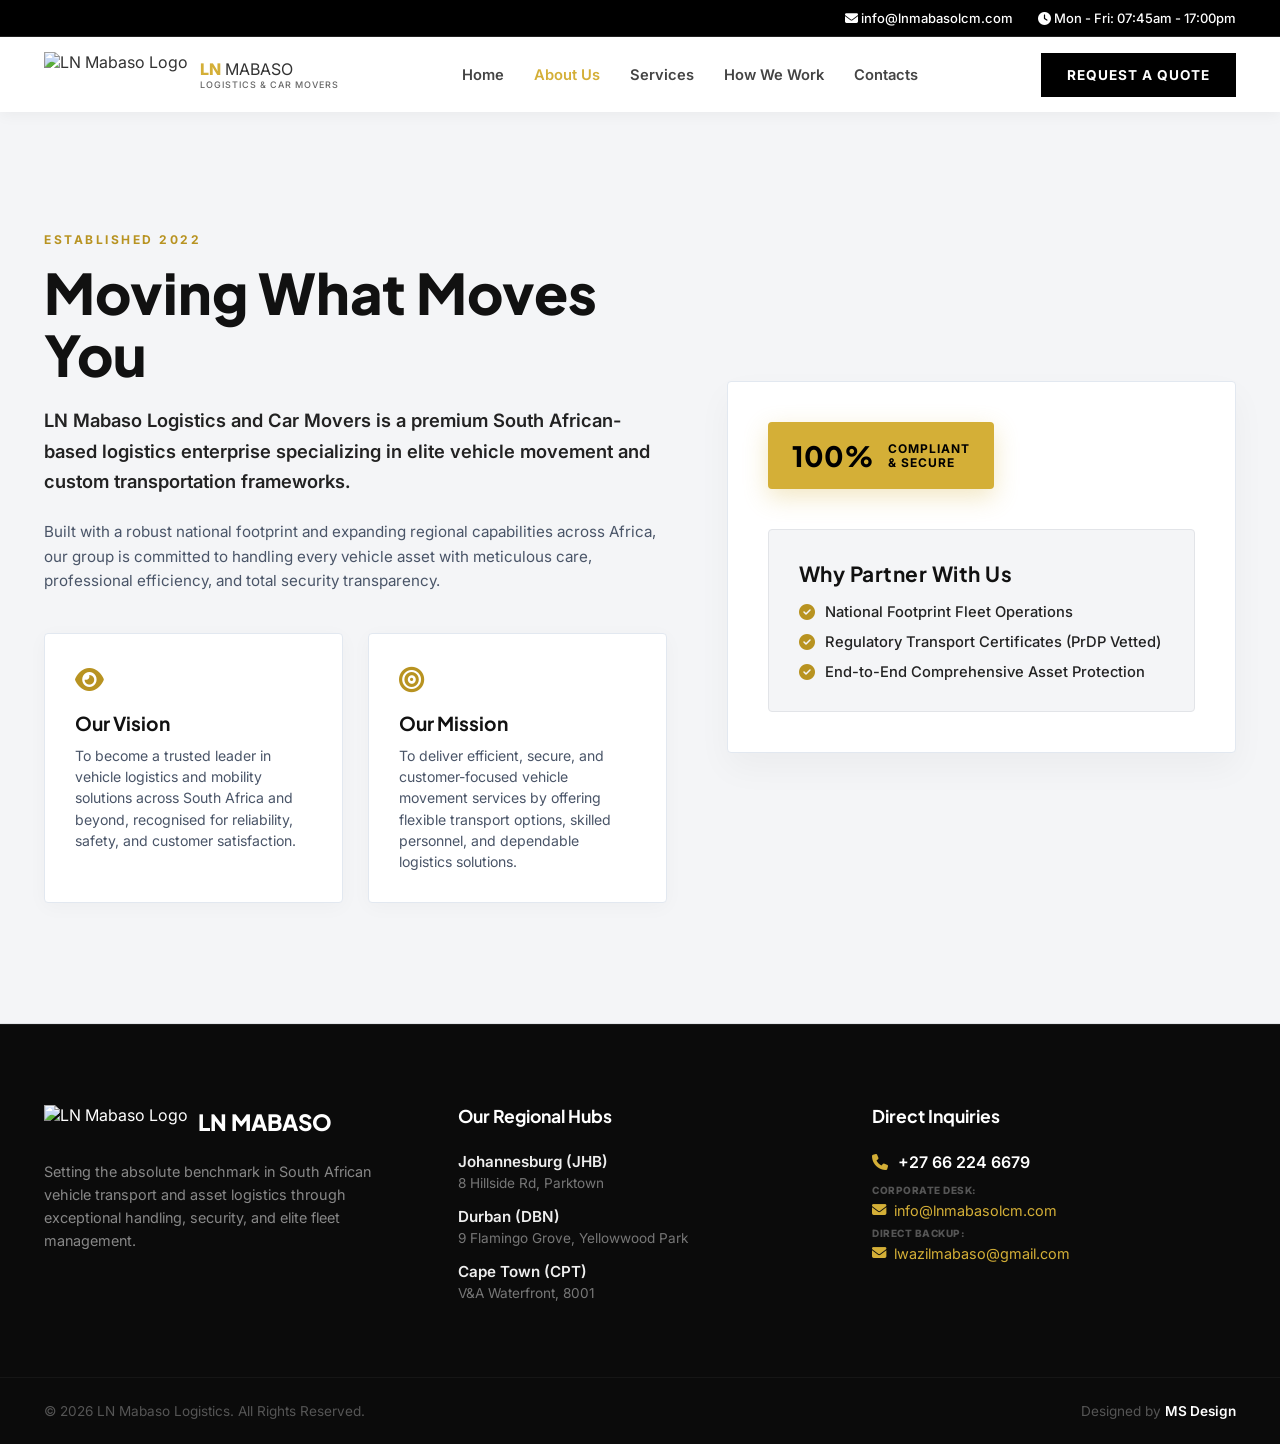
==== about.html @ 71780b06 "first draft" ====
<!DOCTYPE html>
<html lang="en">
<head>
    <meta charset="UTF-8">
    <meta name="viewport" content="width=device-width, initial-scale=1.0">
    <title>About Us | LN Mabaso Logistics</title>
    <link rel="stylesheet" href="style.css">
    <link rel="stylesheet" href="https://cdnjs.cloudflare.com/ajax/libs/font-awesome/6.4.0/css/all.min.css">
    <link href="https://fonts.googleapis.com/css2?family=Montserrat:wght@300;400;500;600;700&family=Plus+Jakarta+Sans:wght@700;800&family=Inter:wght@400;500;600;700&family=Cinzel:wght@600;800&display=swap" rel="stylesheet">
    
    <style>
        /* Base Reset Utility Framework */
        * { box-sizing: border-box; margin: 0; padding: 0; }
        body { background-color: #ffffff; color: #333333; font-family: 'Inter', sans-serif; -webkit-font-smoothing: antialiased; }
        .container { width: 100%; max-width: 1240px; margin: 0 auto; padding: 0 24px; }
        
        /* 1. Global Navigation Architecture */
        .top-bar { background: #000; color: #fff; padding: 10px 0; font-size: 13px; font-weight: 500; }
        .top-bar-content { display: flex; justify-content: flex-end; gap: 25px; }
        .top-bar-content a { color: #fff; text-decoration: none; }
        .main-header { background: #ffffff; padding: 15px 0; position: sticky; top: 0; z-index: 1000; box-shadow: 0 2px 15px rgba(0,0,0,0.05); }
        .header-container { display: flex; justify-content: space-between; align-items: center; }
        .logo-sub { font-size: 9px; letter-spacing: 1px; color:#666; font-weight:500; }
        .logo-accent { color: #d4af37; font-weight:800; }
        
        .nav-links { display: flex; gap: 30px; list-style: none; }
        .nav-links a { text-decoration: none; color: #444444; font-weight: 600; font-size: 0.92rem; transition: all 0.3s ease; }
        .nav-links a.active, .nav-links a:hover { color: #d4af37; }
        .btn-gold { background: #d4af37; color: #ffffff; padding: 12px 24px; text-decoration: none; font-weight: 700; font-size: 0.85rem; border-radius: 4px; transition: all 0.3s ease; text-transform: uppercase; letter-spacing: 1px; }
        .btn-gold:hover { background: #b89321; }
        .menu-toggle { display: none; font-size: 20px; cursor: pointer; color: #000; }

        /* 2. BALANCED LIGHT OVERRIDE - PREMIUM HIGH CONTRAST */
        .black-hero-section {
            background-color: #f4f5f7; /* Muted, premium light-gray backdrop canvas */
            padding: 120px 0;
            color: #222222;
            border-bottom: 1px solid #e2e4e8;
            position: relative;
        }

        .hero-split-grid {
            display: grid;
            grid-template-columns: 1.1fr 0.9fr; 
            gap: 60px;
            align-items: center; 
        }

        /* Narrative Side Logic (Left Column Structure) */
        .hero-main-content h1 {
            font-family: 'Plus Jakarta Sans', sans-serif;
            font-size: 3.5rem; 
            font-weight: 800;
            color: #111111; /* Strong header anchor contrast */
            line-height: 1.1;
            margin-bottom: 20px;
        }

        .hero-established {
            font-size: 0.75rem;
            font-weight: 700;
            letter-spacing: 2.5px;
            color: #b89321; /* Slightly deeper gold for premium light visibility */
            text-transform: uppercase;
            display: block;
            margin-bottom: 15px;
        }

        .hero-lead-text {
            font-size: 1.15rem;
            line-height: 1.65;
            font-weight: 600; /* Bold presence contrast */
            color: #222222; 
            margin-bottom: 24px;
        }

        .hero-body-desc {
            font-size: 0.95rem;
            line-height: 1.6;
            color: #4a5568; /* Solid slate color for secondary body text */
            margin-bottom: 40px;
        }

        /* Value Pillars Track Matrix */
        .hero-value-matrix {
            display: grid;
            grid-template-columns: 1fr 1fr;
            gap: 25px;
        }

        .matrix-unit {
            background: #ffffff; /* Brilliant white cards pop from the backdrop canvas */
            border: 1px solid #e2e8f0; 
            padding: 30px;
            border-radius: 4px;
            box-shadow: 0 4px 20px rgba(0, 0, 0, 0.03);
            transition: all 0.35s cubic-bezier(0.25, 0.8, 0.25, 1);
        }

        .matrix-unit:hover {
            border-color: #d4af37;
            transform: translateY(-5px);
            box-shadow: 0 12px 30px rgba(0,0,0,0.08);
        }

        .matrix-icon {
            font-size: 1.6rem;
            color: #b89321;
            margin-bottom: 16px;
        }

        .matrix-unit h3 {
            font-family: 'Plus Jakarta Sans', sans-serif;
            font-size: 1.2rem;
            font-weight: 700;
            color: #111111;
            margin-bottom: 10px;
        }

        .matrix-unit p {
            font-size: 0.88rem;
            line-height: 1.5;
            color: #4a5568; 
        }

        /* Compliant Panel Logic (Right Column Structure) */
        .hero-visual-frame {
            position: relative;
            background-color: #ffffff; /* Sharp crisp visual shell */
            border: 1px solid #e2e8f0;
            border-radius: 4px;
            padding: 40px;
            display: flex;
            flex-direction: column;
            justify-content: flex-start;
            align-items: flex-start;
            box-shadow: 0 15px 35px rgba(0, 0, 0, 0.04);
        }

        .compliant-status-badge {
            background-color: #d4af37; 
            color: #000000;
            padding: 16px 24px;
            border-radius: 4px;
            display: inline-flex;
            align-items: center;
            gap: 14px;
            box-shadow: 0 8px 25px rgba(212, 175, 55, 0.3);
            margin-bottom: 40px;
        }

        .badge-num {
            font-family: 'Plus Jakarta Sans', sans-serif;
            font-size: 1.75rem;
            font-weight: 800;
        }

        .badge-txt {
            font-size: 0.75rem;
            font-weight: 700;
            text-transform: uppercase;
            letter-spacing: 1px;
            line-height: 1.2;
        }

        .visual-why-card {
            background-color: #f4f5f7; /* Inner frame depth balance */
            border: 1px solid #e2e4e8;
            padding: 30px;
            width: 100%;
            border-radius: 4px;
        }

        .visual-why-card h3 {
            font-family: 'Plus Jakarta Sans', sans-serif;
            font-size: 1.3rem;
            font-weight: 700;
            color: #111111;
            margin-bottom: 16px;
            letter-spacing: 0.5px;
        }

        .why-lux-list {
            list-style: none;
            display: flex;
            flex-direction: column;
            gap: 12px;
        }

        .why-lux-list li {
            font-size: 0.92rem;
            display: flex;
            align-items: center;
            gap: 10px;
            color: #222222;
            font-weight: 500;
        }

        .why-lux-list li i {
            color: #b89321;
            font-size: 1rem;
        }

        /* Responsive Overrides Matrix */
        @media (max-width: 992px) {
            .hero-split-grid { grid-template-columns: 1fr; gap: 50px; }
            .hero-main-content h1 { font-size: 2.8rem; }
            .black-hero-section { padding: 90px 0; }
        }
        
        @media (max-width: 768px) {
            .hero-value-matrix { grid-template-columns: 1fr; gap: 15px; }
            .top-bar-content { justify-content: center; font-size: 11px; }
            .logo-title { font-size: 1.1rem; }
            .logo-sub { font-size: 7px; }
            .nav-links, .header-btn { display: none; }
            .menu-toggle { display: block; }
        }

        /* 3. Global Footer System Architecture */
        .premium-footer { background: #0b0b0b; color: #fff; padding: 80px 0 0 0; border-top: 1px solid #1a1a1a; }
        .footer-grid { display: grid; grid-template-columns: repeat(auto-fit, minmax(280px, 1fr)); gap: 50px; }
        .footer-col h3 { font-family: 'Plus Jakarta Sans', sans-serif; font-size: 1.1rem; font-weight: 700; margin-bottom: 25px; color: #fff; }
        .footer-logo { font-family: 'Plus Jakarta Sans', sans-serif; font-size: 1.4rem; font-weight: 800; }
        .brand-col p { color: #888; font-size: 0.9rem; line-height: 1.6; margin-top: 15px; }
        .office-location { margin-bottom: 16px; }
        .office-location h4 { font-size: 0.95rem; font-weight: 600; margin-bottom: 4px; color: #eee; }
        .office-location p { color: #777; font-size: 0.85rem; margin: 0; }
        .contact-col p { font-weight: 600; color: #fff; margin-bottom: 12px; }
        .contact-col div span { display:block; font-size:10px; color:#555; font-weight:800; letter-spacing:0.5px; margin-bottom:3px; }
        .footer-email-link { color:#d4af37; text-decoration:none; font-size:0.9rem; display: inline-flex; align-items: center; gap: 8px; }
        .footer-email-link i { font-size: 0.9rem; }
        .footer-bottom { border-top: 1px solid #161616; padding: 25px 0; margin-top: 60px; }
        .footer-bottom-flex { display: flex; justify-content: space-between; align-items: center; color: #555; font-size: 0.85rem; }
        .designer-brand { color: #fff; font-weight: 600; }
        .fa-phone.gold-txt { color: #d4af37; margin-right: 6px; }
    </style>
</head>
<body>
    
    <div class="top-bar">
        <div class="container top-bar-content">
            <div class="info-item"><i class="fas fa-envelope gold-txt"></i> <a href="mailto:info@lnmabasolcm.com">info@lnmabasolcm.com</a></div>
            <div class="info-item"><i class="fas fa-clock gold-txt"></i> Mon - Fri: 07:45am - 17:00pm</div>
        </div>
    </div>

    <header class="main-header">
        <div class="container header-container">
            <a href="index.html" class="logo" style="display: flex; align-items: center; gap: 12px; text-decoration: none; color: inherit;">
                <img src="image1 (1).jpg" alt="LN Mabaso Logo" style="height: 45px; width: auto;">
                <div><span class="logo-accent">LN</span> MABASO<div class="logo-sub">LOGISTICS & CAR MOVERS</div></div>
            </a>
            <nav class="nav-links">
                <a href="index.html">Home</a>
                <a href="about.html" class="active">About Us</a>
                <a href="services.html">Services</a>
                <a href="process.html">How We Work</a>
                <a href="contacts.html">Contacts</a>
            </nav>
            <a href="quote.html" class="btn-header-quote">Request A Quote</a>
            <div class="menu-toggle" id="mobile-menu"><i class="fas fa-bars"></i></div>
        </div>
    </header>

    <section class="black-hero-section">
        <div class="container">
            <div class="hero-split-grid">
                
                <div class="hero-main-content">
                    <span class="hero-established">ESTABLISHED 2022</span>
                    <h1>Moving What Moves You</h1>
                    
                    <p class="hero-lead-text">LN Mabaso Logistics and Car Movers is a premium South African-based logistics enterprise specializing in elite vehicle movement and custom transportation frameworks.</p>
                    <p class="hero-body-desc">Built with a robust national footprint and expanding regional capabilities across Africa, our group is committed to handling every vehicle asset with meticulous care, professional efficiency, and total security transparency.</p>
                    
                    <div class="hero-value-matrix">
                        <div class="matrix-unit">
                            <div class="matrix-icon"><i class="fas fa-eye"></i></div>
                            <h3>Our Vision</h3>
                            <p>To become a trusted leader in vehicle logistics and mobility solutions across South Africa and beyond, recognised for reliability, safety, and customer satisfaction.</p>
                        </div>
                        <div class="matrix-unit">
                            <div class="matrix-icon"><i class="fas fa-bullseye"></i></div>
                            <h3>Our Mission</h3>
                            <p>To deliver efficient, secure, and customer-focused vehicle movement services by offering flexible transport options, skilled personnel, and dependable logistics solutions.</p>
                        </div>
                    </div>
                </div>
                
                <div class="hero-visual-frame">
                    <div class="compliant-status-badge">
                        <span class="badge-num">100%</span>
                        <span class="badge-txt">Compliant<br>& Secure</span>
                    </div>
                    
                    <div class="visual-why-card">
                        <h3>Why Partner With Us</h3>
                        <ul class="why-lux-list">
                            <li><i class="fas fa-check-circle"></i> National Footprint Fleet Operations</li>
                            <li><i class="fas fa-check-circle"></i> Regulatory Transport Certificates (PrDP Vetted)</li>
                            <li><i class="fas fa-check-circle"></i> End-to-End Comprehensive Asset Protection</li>
                        </ul>
                    </div>
                </div>

            </div>
        </div>
    </section>

    <footer class="premium-footer">
        <div class="container footer-grid">
            <div class="footer-col brand-col">
                <div style="display: flex; align-items: center; gap: 10px; margin-bottom: 20px;">
                    <img src="image1 (1).jpg" alt="LN Mabaso Logo" style="height: 35px; width: auto;">
                    <div class="footer-logo" style="margin-bottom: 0;"><span class="gold-txt">LN</span> MABASO</div>
                </div>
                <p>Setting the absolute benchmark in South African vehicle transport and asset logistics through exceptional handling, security, and elite fleet management.</p>
            </div>
            <div class="footer-col branches-col">
                <h3>Our Regional Hubs</h3>
                <div class="office-location"><h4>Johannesburg (JHB)</h4><p>8 Hillside Rd, Parktown</p></div>
                <div class="office-location"><h4>Durban (DBN)</h4><p>9 Flamingo Grove, Yellowwood Park</p></div>
                <div class="office-location"><h4>Cape Town (CPT)</h4><p>V&A Waterfront, 8001</p></div>
            </div>
            <div class="footer-col contact-col">
                <h3>Direct Inquiries</h3>
                <p><i class="fas fa-phone gold-txt"></i> +27 66 224 6679</p>
                <div style="margin-bottom: 8px;">
                    <span>CORPORATE DESK:</span>
                    <a href="mailto:info@lnmabasolcm.com" class="footer-email-link"><i class="fas fa-envelope gold-txt"></i> info@lnmabasolcm.com</a>
                </div>
                <div>
                    <span>DIRECT BACKUP:</span>
                    <a href="mailto:lwazilmabaso@gmail.com" class="footer-email-link"><i class="fas fa-envelope gold-txt"></i> lwazilmabaso@gmail.com</a>
                </div>
            </div>
        </div>
        <div class="footer-bottom">
            <div class="container footer-bottom-flex"><p>&copy; 2026 LN Mabaso Logistics. All Rights Reserved.</p><p class="attribution">Designed by <span class="designer-brand">MS Design</span></p></div>
        </div>
    </footer>
    <script src="script.js"></script>
</body>
</html>
---- style.css ----
/* ==========================================================================
   LN MABASO MASTER DESIGN SYSTEM (RED DOT GROUP STRUCTURAL LAYOUT)
   ========================================================================== */
:root {
    --cls-black: #000000;
    --cls-dark: #111111;
    --cls-white: #ffffff;
    --cls-light-gray: #f8f9fa;
    --cls-gold: #d4af37;
    --cls-gold-hover: #b89321;
    --cls-border: #e5e7eb;
    
    --font-heading: 'Plus Jakarta Sans', 'Inter', sans-serif;
    --font-body: 'Inter', sans-serif;
    --transition-fast: all 0.3s cubic-bezier(0.25, 0.8, 0.25, 1);
}

* {
    box-sizing: border-box;
    margin: 0;
    padding: 0;
}

body {
    font-family: var(--font-body);
    background-color: var(--cls-white);
    color: #333333;
    -webkit-font-smoothing: antialiased;
}

.container {
    width: 100%;
    max-width: 1240px;
    margin: 0 auto;
    padding: 0 24px;
}

/* ==========================================================================
   01. NAVIGATION NAVIGATION & TOP BANNER (CLEAN WHITE/BLACK)
   ========================================================================== */
.top-bar {
    background-color: var(--cls-black);
    color: var(--cls-white);
    font-size: 0.8rem;
    padding: 10px 0;
    border-bottom: 1px solid #222222;
}

.top-bar-flex {
    display: flex;
    justify-content: flex-end;
    gap: 24px;
}

.top-bar-item {
    display: flex;
    align-items: center;
    gap: 8px;
    color: #cccccc;
}

.top-bar-item i {
    color: var(--cls-gold);
}

.main-header {
    background-color: var(--cls-white);
    padding: 15px 0;
    position: sticky;
    top: 0;
    z-index: 1000;
    box-shadow: 0 2px 15px rgba(0,0,0,0.05);
}

.header-flex {
    display: flex;
    justify-content: space-between;
    align-items: center;
}

.logo-block {
    display: flex;
    align-items: center;
    gap: 12px;
}

.logo-title {
    font-family: var(--font-heading);
    font-size: 1.4rem;
    font-weight: 800;
    color: var(--cls-black);
    line-height: 1.1;
}

.logo-sub {
    font-size: 0.75rem;
    font-weight: 600;
    letter-spacing: 1px;
    color: #666666;
    text-transform: uppercase;
}

.nav-menu {
    display: flex;
    align-items: center;
    gap: 30px;
    list-style: none;
}

.nav-link {
    text-decoration: none;
    color: #444444;
    font-size: 0.92rem;
    font-weight: 600;
    transition: var(--transition-fast);
}

.nav-link:hover, .nav-link.active {
    color: var(--cls-gold);
}

.btn-header-quote {
    background-color: var(--cls-black);
    color: var(--cls-white);
    border: 2px solid var(--cls-black);
    padding: 12px 24px;
    font-size: 0.85rem;
    font-weight: 700;
    text-transform: uppercase;
    letter-spacing: 1px;
    text-decoration: none;
    display: inline-flex;
    align-items: center;
    gap: 8px;
    transition: var(--transition-fast);
}

.btn-header-quote:hover {
    background-color: var(--cls-gold);
    border-color: var(--cls-gold);
}

/* ==========================================================================
   02. SLIDER HERO & OVERLAPPING FEATURE CARDS
   ========================================================================== */
.hero-slider-viewport {
    position: relative;
    height: 600px;
    background: linear-gradient(rgba(0, 0, 0, 0.5), rgba(0, 0, 0, 0.6)), url('https://images.unsplash.com/photo-1601584115197-04ecc0da31d7?q=80&w=1600') center/cover no-repeat;
    display: flex;
    align-items: center;
}

.hero-text-panel {
    max-width: 650px;
    color: var(--cls-white);
}

.hero-title {
    font-family: var(--font-heading);
    font-size: 4rem;
    font-weight: 800;
    line-height: 1.1;
    margin-bottom: 16px;
}

.hero-desc {
    font-size: 1.2rem;
    color: var(--cls-light-gray);
    margin-bottom: 32px;
}

.btn-hero {
    background-color: var(--cls-white);
    color: var(--cls-black);
    padding: 14px 32px;
    font-size: 0.9rem;
    font-weight: 700;
    text-transform: uppercase;
    letter-spacing: 1px;
    text-decoration: none;
    transition: var(--transition-fast);
}

.btn-hero:hover {
    background-color: var(--cls-gold);
    color: var(--cls-white);
}

/* Overlapping Card Element Layout (Red Dot Blueprint) */
.overlapping-cards-section {
    position: relative;
    z-index: 10;
    margin-top: -80px; 
    padding-bottom: 60px;
}

.overlap-grid {
    display: grid;
    grid-template-columns: repeat(auto-fit, minmax(260px, 1fr));
    box-shadow: 0 15px 40px rgba(0, 0, 0, 0.12);
}

.overlap-card {
    background-color: var(--cls-white);
    border-right: 1px solid var(--cls-border);
    padding: 40px 30px;
    text-align: left;
    transition: var(--transition-fast);
}

.overlap-card:last-child {
    border-right: none;
}

.overlap-card:hover {
    background-color: var(--cls-black);
    color: var(--cls-white);
    transform: translateY(-5px);
}

.overlap-icon {
    font-size: 2.2rem;
    color: var(--cls-gold);
    margin-bottom: 20px;
}

.overlap-card h3 {
    font-family: var(--font-heading);
    font-size: 1.25rem;
    font-weight: 700;
    margin-bottom: 12px;
}

.overlap-card p {
    font-size: 0.9rem;
    color: #666666;
    line-height: 1.5;
}

.overlap-card:hover p {
    color: #cccccc;
}

/* ==========================================================================
   03. HIGH-CONTRAST SOLID BLACK SERVICES ARCHITECTURE
   ========================================================================== */
.dark-content-section {
    background-color: var(--cls-black);
    color: var(--cls-white);
    padding: 120px 0;
}

.section-head-centered {
    text-align: center;
    max-width: 700px;
    margin: 0 auto 80px auto;
}

.tagline-accent {
    font-size: 0.75rem;
    font-weight: 800;
    color: var(--cls-gold);
    text-transform: uppercase;
    letter-spacing: 3px;
    display: block;
    margin-bottom: 12px;
}

.main-section-title {
    font-family: var(--font-heading);
    font-size: 2.8rem;
    font-weight: 800;
    margin-bottom: 20px;
}

.capabilities-grid {
    display: grid;
    grid-template-columns: repeat(auto-fit, minmax(320px, 1fr));
    gap: 30px;
}

.capability-card {
    background-color: var(--cls-dark);
    border: 1px solid #222222;
    padding: 40px 35px;
    transition: var(--transition-fast);
    display: flex;
    flex-direction: column;
    justify-content: space-between;
}

.capability-card:hover {
    border-color: var(--cls-gold);
    transform: translateY(-4px);
}

.cap-header {
    display: flex;
    justify-content: space-between;
    align-items: center;
    margin-bottom: 24px;
}

.cap-icon {
    font-size: 1.5rem;
    color: var(--cls-gold);
}

.cap-badge {
    font-size: 0.65rem;
    font-weight: 700;
    text-transform: uppercase;
    letter-spacing: 1px;
    border: 1px solid rgba(212, 175, 55, 0.4);
    padding: 4px 10px;
    color: var(--cls-gold);
}

.cap-title {
    font-family: var(--font-heading);
    font-size: 1.4rem;
    font-weight: 700;
    margin-bottom: 14px;
}

.cap-desc {
    font-size: 0.92rem;
    color: #aaaaaa;
    line-height: 1.6;
    margin-bottom: 24px;
}

.framework-box {
    border-top: 1px solid #222222;
    padding-top: 20px;
    margin-top: auto;
}

.framework-label {
    font-size: 0.72rem;
    font-weight: 700;
    text-transform: uppercase;
    color: var(--cls-gold);
    letter-spacing: 1px;
    margin-bottom: 12px;
    display: block;
}

.framework-list {
    list-style: none;
    display: flex;
    flex-direction: column;
    gap: 10px;
}

.framework-list li {
    font-size: 0.88rem;
    color: #cccccc;
    display: flex;
    align-items: flex-start;
    gap: 8px;
    line-height: 1.4;
}

.framework-list li i {
    color: var(--cls-gold);
    font-size: 0.8rem;
    margin-top: 4px;
}

/* ==========================================================================
   04. LIGHT OPTIMIZATION OVERRIDES FOR KNOWLEDGE HUB & ARTICLES
   ========================================================================== */
body, 
main[style*="background-color: var(--bg-light);"] {
    background-color: var(--cls-white) !important;
    color: #333333 !important;
}

/* Keeps headers clean on light background contexts */
main[style*="background-color: var(--bg-light);"] .main-section-title {
    color: var(--cls-black) !important;
}

/* Refined Light Mode Theme Rules for Resource & Article Cards */
.article-card {
    background: var(--cls-white) !important;
    border: 1px solid var(--cls-border) !important;
}

.article-card h3 {
    color: var(--cls-black) !important;
}

.article-card p {
    color: #555555 !important;
}

.card-asset-footer {
    background: var(--cls-light-gray) !important;
    border: 1px solid var(--cls-border) !important;
}

.card-asset-footer span {
    color: #666666 !important;
}

/* Crisp layout alignment for FAQ components on light backgrounds */
.faq-sidebar {
    background: var(--cls-light-gray) !important;
    border: 1px solid var(--cls-border) !important;
}

.faq-sidebar h2, 
.faq-sidebar .faq-question {
    color: var(--cls-black) !important;
}

.faq-sidebar p {
    color: #666666 !important;
}

/* Responsive Overrides */
@media(max-width: 992px) {
    .hero-title { font-size: 2.8rem; }
    .overlap-grid { grid-template-columns: 1fr 1fr; }
    .main-header { padding: 20px 0; }
    .nav-menu, .top-bar { display: none; }
}

@media(max-width: 576px) {
    .overlap-grid { grid-template-columns: 1fr; }
}
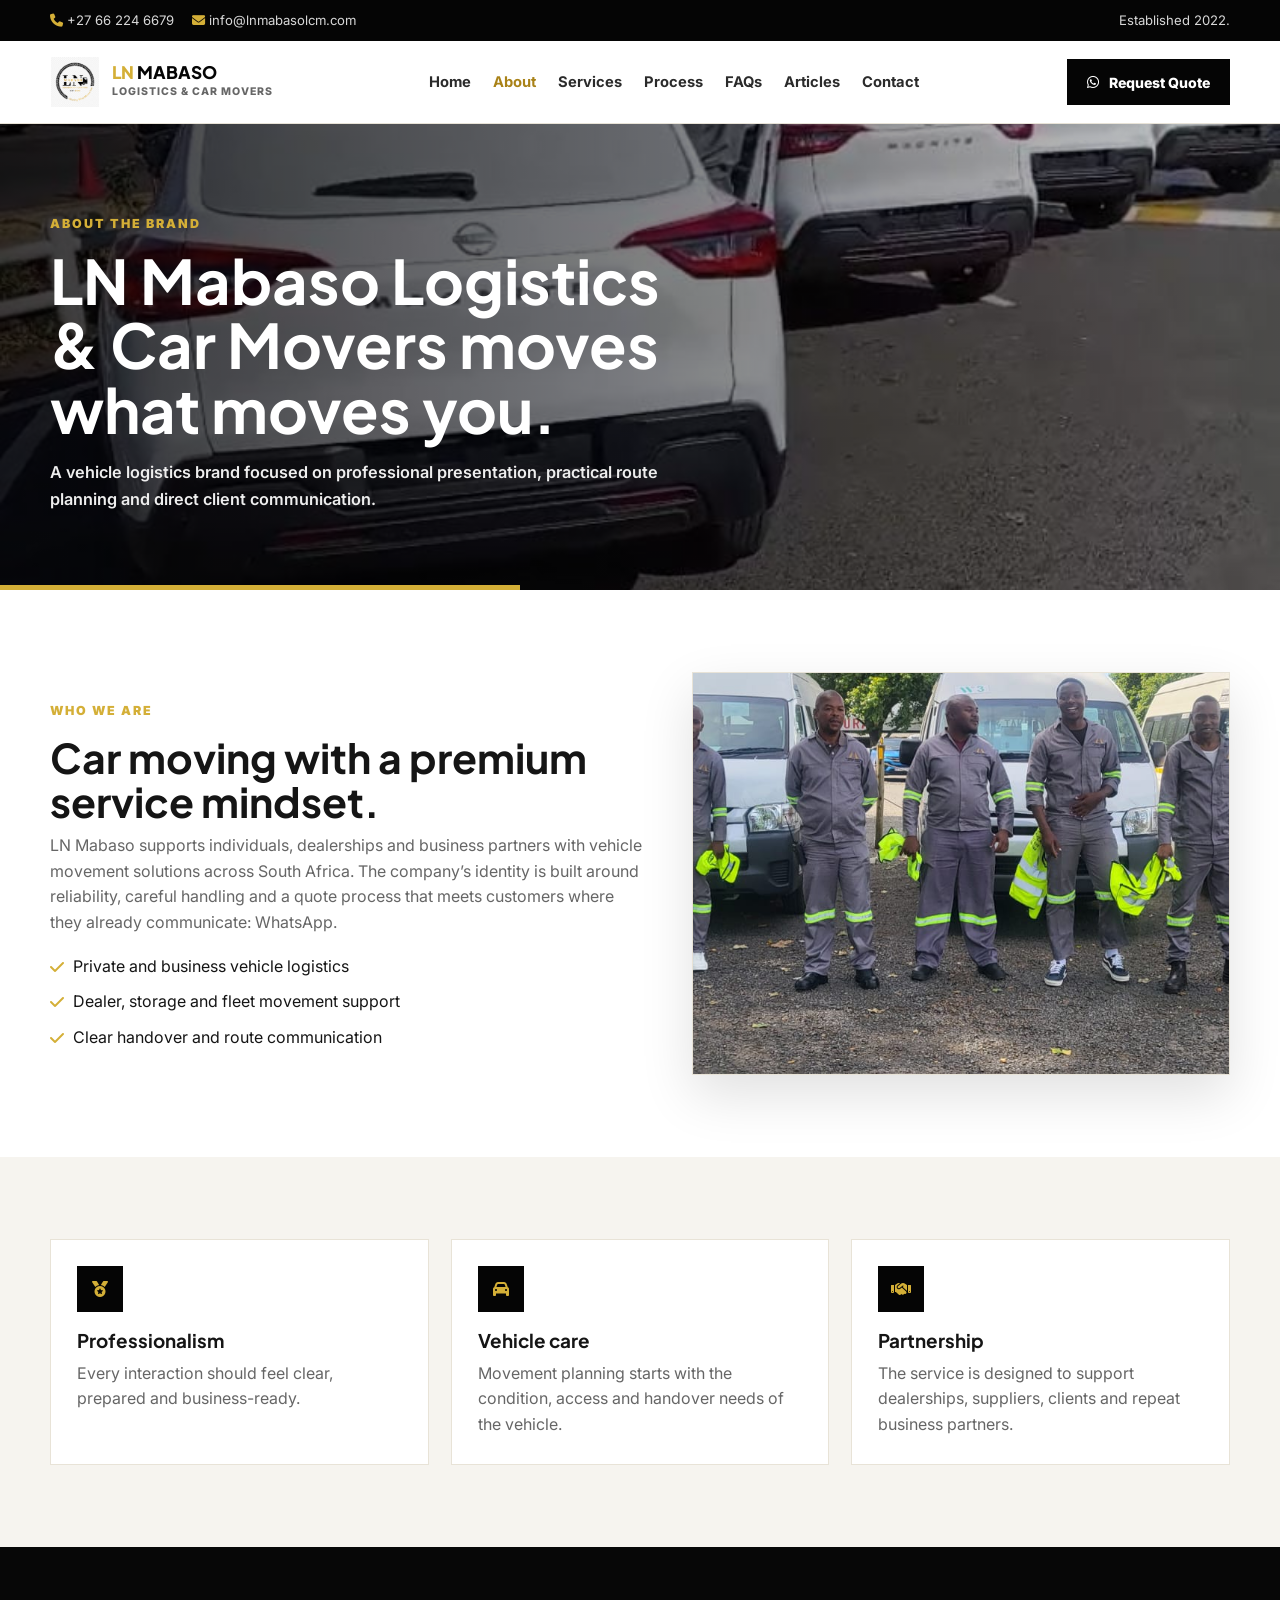
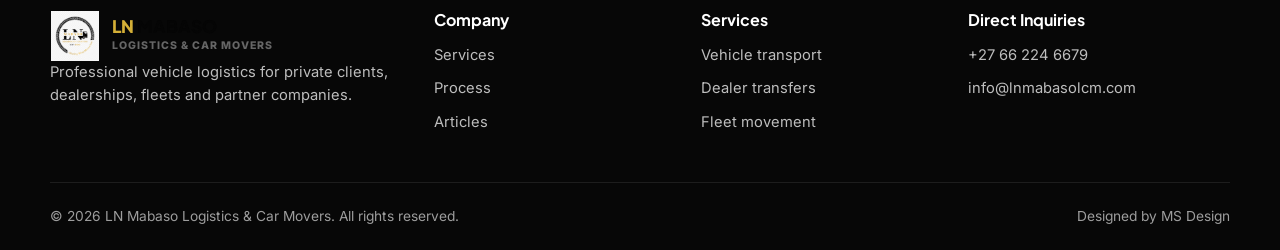
==== commit 755acf40: "Second draft" ====
--- a/about.html
+++ b/about.html
@@ -3,343 +3,22 @@
 <head>
     <meta charset="UTF-8">
     <meta name="viewport" content="width=device-width, initial-scale=1.0">
-    <title>About Us | LN Mabaso Logistics</title>
+    <title>About | LN Mabaso Logistics & Car Movers</title>
+    <link rel="preconnect" href="https://fonts.googleapis.com">
+    <link rel="preconnect" href="https://fonts.gstatic.com" crossorigin>
+    <link href="https://fonts.googleapis.com/css2?family=Inter:wght@400;500;600;700;800;900&family=Plus+Jakarta+Sans:wght@700;800&display=swap" rel="stylesheet">
+    <link rel="stylesheet" href="https://cdnjs.cloudflare.com/ajax/libs/font-awesome/6.5.1/css/all.min.css">
     <link rel="stylesheet" href="style.css">
-    <link rel="stylesheet" href="https://cdnjs.cloudflare.com/ajax/libs/font-awesome/6.4.0/css/all.min.css">
-    <link href="https://fonts.googleapis.com/css2?family=Montserrat:wght@300;400;500;600;700&family=Plus+Jakarta+Sans:wght@700;800&family=Inter:wght@400;500;600;700&family=Cinzel:wght@600;800&display=swap" rel="stylesheet">
-    
-    <style>
-        /* Base Reset Utility Framework */
-        * { box-sizing: border-box; margin: 0; padding: 0; }
-        body { background-color: #ffffff; color: #333333; font-family: 'Inter', sans-serif; -webkit-font-smoothing: antialiased; }
-        .container { width: 100%; max-width: 1240px; margin: 0 auto; padding: 0 24px; }
-        
-        /* 1. Global Navigation Architecture */
-        .top-bar { background: #000; color: #fff; padding: 10px 0; font-size: 13px; font-weight: 500; }
-        .top-bar-content { display: flex; justify-content: flex-end; gap: 25px; }
-        .top-bar-content a { color: #fff; text-decoration: none; }
-        .main-header { background: #ffffff; padding: 15px 0; position: sticky; top: 0; z-index: 1000; box-shadow: 0 2px 15px rgba(0,0,0,0.05); }
-        .header-container { display: flex; justify-content: space-between; align-items: center; }
-        .logo-sub { font-size: 9px; letter-spacing: 1px; color:#666; font-weight:500; }
-        .logo-accent { color: #d4af37; font-weight:800; }
-        
-        .nav-links { display: flex; gap: 30px; list-style: none; }
-        .nav-links a { text-decoration: none; color: #444444; font-weight: 600; font-size: 0.92rem; transition: all 0.3s ease; }
-        .nav-links a.active, .nav-links a:hover { color: #d4af37; }
-        .btn-gold { background: #d4af37; color: #ffffff; padding: 12px 24px; text-decoration: none; font-weight: 700; font-size: 0.85rem; border-radius: 4px; transition: all 0.3s ease; text-transform: uppercase; letter-spacing: 1px; }
-        .btn-gold:hover { background: #b89321; }
-        .menu-toggle { display: none; font-size: 20px; cursor: pointer; color: #000; }
-
-        /* 2. BALANCED LIGHT OVERRIDE - PREMIUM HIGH CONTRAST */
-        .black-hero-section {
-            background-color: #f4f5f7; /* Muted, premium light-gray backdrop canvas */
-            padding: 120px 0;
-            color: #222222;
-            border-bottom: 1px solid #e2e4e8;
-            position: relative;
-        }
-
-        .hero-split-grid {
-            display: grid;
-            grid-template-columns: 1.1fr 0.9fr; 
-            gap: 60px;
-            align-items: center; 
-        }
-
-        /* Narrative Side Logic (Left Column Structure) */
-        .hero-main-content h1 {
-            font-family: 'Plus Jakarta Sans', sans-serif;
-            font-size: 3.5rem; 
-            font-weight: 800;
-            color: #111111; /* Strong header anchor contrast */
-            line-height: 1.1;
-            margin-bottom: 20px;
-        }
-
-        .hero-established {
-            font-size: 0.75rem;
-            font-weight: 700;
-            letter-spacing: 2.5px;
-            color: #b89321; /* Slightly deeper gold for premium light visibility */
-            text-transform: uppercase;
-            display: block;
-            margin-bottom: 15px;
-        }
-
-        .hero-lead-text {
-            font-size: 1.15rem;
-            line-height: 1.65;
-            font-weight: 600; /* Bold presence contrast */
-            color: #222222; 
-            margin-bottom: 24px;
-        }
-
-        .hero-body-desc {
-            font-size: 0.95rem;
-            line-height: 1.6;
-            color: #4a5568; /* Solid slate color for secondary body text */
-            margin-bottom: 40px;
-        }
-
-        /* Value Pillars Track Matrix */
-        .hero-value-matrix {
-            display: grid;
-            grid-template-columns: 1fr 1fr;
-            gap: 25px;
-        }
-
-        .matrix-unit {
-            background: #ffffff; /* Brilliant white cards pop from the backdrop canvas */
-            border: 1px solid #e2e8f0; 
-            padding: 30px;
-            border-radius: 4px;
-            box-shadow: 0 4px 20px rgba(0, 0, 0, 0.03);
-            transition: all 0.35s cubic-bezier(0.25, 0.8, 0.25, 1);
-        }
-
-        .matrix-unit:hover {
-            border-color: #d4af37;
-            transform: translateY(-5px);
-            box-shadow: 0 12px 30px rgba(0,0,0,0.08);
-        }
-
-        .matrix-icon {
-            font-size: 1.6rem;
-            color: #b89321;
-            margin-bottom: 16px;
-        }
-
-        .matrix-unit h3 {
-            font-family: 'Plus Jakarta Sans', sans-serif;
-            font-size: 1.2rem;
-            font-weight: 700;
-            color: #111111;
-            margin-bottom: 10px;
-        }
-
-        .matrix-unit p {
-            font-size: 0.88rem;
-            line-height: 1.5;
-            color: #4a5568; 
-        }
-
-        /* Compliant Panel Logic (Right Column Structure) */
-        .hero-visual-frame {
-            position: relative;
-            background-color: #ffffff; /* Sharp crisp visual shell */
-            border: 1px solid #e2e8f0;
-            border-radius: 4px;
-            padding: 40px;
-            display: flex;
-            flex-direction: column;
-            justify-content: flex-start;
-            align-items: flex-start;
-            box-shadow: 0 15px 35px rgba(0, 0, 0, 0.04);
-        }
-
-        .compliant-status-badge {
-            background-color: #d4af37; 
-            color: #000000;
-            padding: 16px 24px;
-            border-radius: 4px;
-            display: inline-flex;
-            align-items: center;
-            gap: 14px;
-            box-shadow: 0 8px 25px rgba(212, 175, 55, 0.3);
-            margin-bottom: 40px;
-        }
-
-        .badge-num {
-            font-family: 'Plus Jakarta Sans', sans-serif;
-            font-size: 1.75rem;
-            font-weight: 800;
-        }
-
-        .badge-txt {
-            font-size: 0.75rem;
-            font-weight: 700;
-            text-transform: uppercase;
-            letter-spacing: 1px;
-            line-height: 1.2;
-        }
-
-        .visual-why-card {
-            background-color: #f4f5f7; /* Inner frame depth balance */
-            border: 1px solid #e2e4e8;
-            padding: 30px;
-            width: 100%;
-            border-radius: 4px;
-        }
-
-        .visual-why-card h3 {
-            font-family: 'Plus Jakarta Sans', sans-serif;
-            font-size: 1.3rem;
-            font-weight: 700;
-            color: #111111;
-            margin-bottom: 16px;
-            letter-spacing: 0.5px;
-        }
-
-        .why-lux-list {
-            list-style: none;
-            display: flex;
-            flex-direction: column;
-            gap: 12px;
-        }
-
-        .why-lux-list li {
-            font-size: 0.92rem;
-            display: flex;
-            align-items: center;
-            gap: 10px;
-            color: #222222;
-            font-weight: 500;
-        }
-
-        .why-lux-list li i {
-            color: #b89321;
-            font-size: 1rem;
-        }
-
-        /* Responsive Overrides Matrix */
-        @media (max-width: 992px) {
-            .hero-split-grid { grid-template-columns: 1fr; gap: 50px; }
-            .hero-main-content h1 { font-size: 2.8rem; }
-            .black-hero-section { padding: 90px 0; }
-        }
-        
-        @media (max-width: 768px) {
-            .hero-value-matrix { grid-template-columns: 1fr; gap: 15px; }
-            .top-bar-content { justify-content: center; font-size: 11px; }
-            .logo-title { font-size: 1.1rem; }
-            .logo-sub { font-size: 7px; }
-            .nav-links, .header-btn { display: none; }
-            .menu-toggle { display: block; }
-        }
-
-        /* 3. Global Footer System Architecture */
-        .premium-footer { background: #0b0b0b; color: #fff; padding: 80px 0 0 0; border-top: 1px solid #1a1a1a; }
-        .footer-grid { display: grid; grid-template-columns: repeat(auto-fit, minmax(280px, 1fr)); gap: 50px; }
-        .footer-col h3 { font-family: 'Plus Jakarta Sans', sans-serif; font-size: 1.1rem; font-weight: 700; margin-bottom: 25px; color: #fff; }
-        .footer-logo { font-family: 'Plus Jakarta Sans', sans-serif; font-size: 1.4rem; font-weight: 800; }
-        .brand-col p { color: #888; font-size: 0.9rem; line-height: 1.6; margin-top: 15px; }
-        .office-location { margin-bottom: 16px; }
-        .office-location h4 { font-size: 0.95rem; font-weight: 600; margin-bottom: 4px; color: #eee; }
-        .office-location p { color: #777; font-size: 0.85rem; margin: 0; }
-        .contact-col p { font-weight: 600; color: #fff; margin-bottom: 12px; }
-        .contact-col div span { display:block; font-size:10px; color:#555; font-weight:800; letter-spacing:0.5px; margin-bottom:3px; }
-        .footer-email-link { color:#d4af37; text-decoration:none; font-size:0.9rem; display: inline-flex; align-items: center; gap: 8px; }
-        .footer-email-link i { font-size: 0.9rem; }
-        .footer-bottom { border-top: 1px solid #161616; padding: 25px 0; margin-top: 60px; }
-        .footer-bottom-flex { display: flex; justify-content: space-between; align-items: center; color: #555; font-size: 0.85rem; }
-        .designer-brand { color: #fff; font-weight: 600; }
-        .fa-phone.gold-txt { color: #d4af37; margin-right: 6px; }
-    </style>
 </head>
 <body>
-    
-    <div class="top-bar">
-        <div class="container top-bar-content">
-            <div class="info-item"><i class="fas fa-envelope gold-txt"></i> <a href="mailto:info@lnmabasolcm.com">info@lnmabasolcm.com</a></div>
-            <div class="info-item"><i class="fas fa-clock gold-txt"></i> Mon - Fri: 07:45am - 17:00pm</div>
-        </div>
-    </div>
-
-    <header class="main-header">
-        <div class="container header-container">
-            <a href="index.html" class="logo" style="display: flex; align-items: center; gap: 12px; text-decoration: none; color: inherit;">
-                <img src="image1 (1).jpg" alt="LN Mabaso Logo" style="height: 45px; width: auto;">
-                <div><span class="logo-accent">LN</span> MABASO<div class="logo-sub">LOGISTICS & CAR MOVERS</div></div>
-            </a>
-            <nav class="nav-links">
-                <a href="index.html">Home</a>
-                <a href="about.html" class="active">About Us</a>
-                <a href="services.html">Services</a>
-                <a href="process.html">How We Work</a>
-                <a href="contacts.html">Contacts</a>
-            </nav>
-            <a href="quote.html" class="btn-header-quote">Request A Quote</a>
-            <div class="menu-toggle" id="mobile-menu"><i class="fas fa-bars"></i></div>
-        </div>
-    </header>
-
-    <section class="black-hero-section">
-        <div class="container">
-            <div class="hero-split-grid">
-                
-                <div class="hero-main-content">
-                    <span class="hero-established">ESTABLISHED 2022</span>
-                    <h1>Moving What Moves You</h1>
-                    
-                    <p class="hero-lead-text">LN Mabaso Logistics and Car Movers is a premium South African-based logistics enterprise specializing in elite vehicle movement and custom transportation frameworks.</p>
-                    <p class="hero-body-desc">Built with a robust national footprint and expanding regional capabilities across Africa, our group is committed to handling every vehicle asset with meticulous care, professional efficiency, and total security transparency.</p>
-                    
-                    <div class="hero-value-matrix">
-                        <div class="matrix-unit">
-                            <div class="matrix-icon"><i class="fas fa-eye"></i></div>
-                            <h3>Our Vision</h3>
-                            <p>To become a trusted leader in vehicle logistics and mobility solutions across South Africa and beyond, recognised for reliability, safety, and customer satisfaction.</p>
-                        </div>
-                        <div class="matrix-unit">
-                            <div class="matrix-icon"><i class="fas fa-bullseye"></i></div>
-                            <h3>Our Mission</h3>
-                            <p>To deliver efficient, secure, and customer-focused vehicle movement services by offering flexible transport options, skilled personnel, and dependable logistics solutions.</p>
-                        </div>
-                    </div>
-                </div>
-                
-                <div class="hero-visual-frame">
-                    <div class="compliant-status-badge">
-                        <span class="badge-num">100%</span>
-                        <span class="badge-txt">Compliant<br>& Secure</span>
-                    </div>
-                    
-                    <div class="visual-why-card">
-                        <h3>Why Partner With Us</h3>
-                        <ul class="why-lux-list">
-                            <li><i class="fas fa-check-circle"></i> National Footprint Fleet Operations</li>
-                            <li><i class="fas fa-check-circle"></i> Regulatory Transport Certificates (PrDP Vetted)</li>
-                            <li><i class="fas fa-check-circle"></i> End-to-End Comprehensive Asset Protection</li>
-                        </ul>
-                    </div>
-                </div>
-
-            </div>
-        </div>
-    </section>
-
-    <footer class="premium-footer">
-        <div class="container footer-grid">
-            <div class="footer-col brand-col">
-                <div style="display: flex; align-items: center; gap: 10px; margin-bottom: 20px;">
-                    <img src="image1 (1).jpg" alt="LN Mabaso Logo" style="height: 35px; width: auto;">
-                    <div class="footer-logo" style="margin-bottom: 0;"><span class="gold-txt">LN</span> MABASO</div>
-                </div>
-                <p>Setting the absolute benchmark in South African vehicle transport and asset logistics through exceptional handling, security, and elite fleet management.</p>
-            </div>
-            <div class="footer-col branches-col">
-                <h3>Our Regional Hubs</h3>
-                <div class="office-location"><h4>Johannesburg (JHB)</h4><p>8 Hillside Rd, Parktown</p></div>
-                <div class="office-location"><h4>Durban (DBN)</h4><p>9 Flamingo Grove, Yellowwood Park</p></div>
-                <div class="office-location"><h4>Cape Town (CPT)</h4><p>V&A Waterfront, 8001</p></div>
-            </div>
-            <div class="footer-col contact-col">
-                <h3>Direct Inquiries</h3>
-                <p><i class="fas fa-phone gold-txt"></i> +27 66 224 6679</p>
-                <div style="margin-bottom: 8px;">
-                    <span>CORPORATE DESK:</span>
-                    <a href="mailto:info@lnmabasolcm.com" class="footer-email-link"><i class="fas fa-envelope gold-txt"></i> info@lnmabasolcm.com</a>
-                </div>
-                <div>
-                    <span>DIRECT BACKUP:</span>
-                    <a href="mailto:lwazilmabaso@gmail.com" class="footer-email-link"><i class="fas fa-envelope gold-txt"></i> lwazilmabaso@gmail.com</a>
-                </div>
-            </div>
-        </div>
-        <div class="footer-bottom">
-            <div class="container footer-bottom-flex"><p>&copy; 2026 LN Mabaso Logistics. All Rights Reserved.</p><p class="attribution">Designed by <span class="designer-brand">MS Design</span></p></div>
-        </div>
-    </footer>
+    <div class="top-bar"><div class="container"><ul class="top-list"><li><i class="fa-solid fa-phone gold"></i> +27 66 224 6679</li><li><i class="fa-solid fa-envelope gold"></i> info@lnmabasolcm.com</li></ul><span>Established 2022.</span></div></div>
+    <header class="site-header"><div class="container header-inner"><a class="brand" href="index.html"><img src="images/log1.png" alt="LN Mabaso logo"><span><span class="brand-name"><span class="gold">LN</span> Mabaso</span><span class="brand-sub">Logistics & Car Movers</span></span></a><nav><ul class="nav-menu" data-nav-menu><li><a class="nav-link" href="index.html">Home</a></li><li><a class="nav-link active" href="about.html">About</a></li><li><a class="nav-link" href="services.html">Services</a></li><li><a class="nav-link" href="process.html">Process</a></li><li><a class="nav-link" href="resources.html">FAQs</a></li><li><a class="nav-link" href="articles.html">Articles</a></li><li><a class="nav-link" href="contacts.html">Contact</a></li></ul></nav><a class="btn btn-dark header-cta" href="quote.html"><i class="fa-brands fa-whatsapp"></i> Request Quote</a><button class="mobile-toggle" type="button" aria-label="Open menu" data-nav-toggle><i class="fa-solid fa-bars"></i></button></div></header>
+    <main>
+        <section class="page-hero"><div class="container"><span class="eyebrow">About the brand</span><h1>LN Mabaso Logistics & Car Movers moves what moves you.</h1><p>A vehicle logistics brand focused on professional presentation, practical route planning and direct client communication.</p></div></section>
+        <section class="section"><div class="container split-grid"><div><span class="eyebrow">Who we are</span><h2>Car moving with a premium service mindset.</h2><p class="muted">LN Mabaso supports individuals, dealerships and business partners with vehicle movement solutions across South Africa. The company’s identity is built around reliability, careful handling and a quote process that meets customers where they already communicate: WhatsApp.</p><ul class="check-list"><li><i class="fa-solid fa-check"></i> Private and business vehicle logistics</li><li><i class="fa-solid fa-check"></i> Dealer, storage and fleet movement support</li><li><i class="fa-solid fa-check"></i> Clear handover and route communication</li></ul></div><div class="visual-frame"><img src="images/team1.jpg" alt="LN Mabaso team member"></div></div></section>
+        <section class="section section-soft"><div class="container grid-3"><div class="card"><span class="icon-box"><i class="fa-solid fa-medal"></i></span><h3>Professionalism</h3><p>Every interaction should feel clear, prepared and business-ready.</p></div><div class="card"><span class="icon-box"><i class="fa-solid fa-car"></i></span><h3>Vehicle care</h3><p>Movement planning starts with the condition, access and handover needs of the vehicle.</p></div><div class="card"><span class="icon-box"><i class="fa-solid fa-handshake"></i></span><h3>Partnership</h3><p>The service is designed to support dealerships, suppliers, clients and repeat business partners.</p></div></div></section>
+    </main>
+    <footer class="site-footer"><div class="container footer-grid"><div><a class="brand" href="index.html"><img src="images/log1.png" alt="LN Mabaso logo"><span><span class="brand-name"><span class="gold">LN</span> Mabaso</span><span class="brand-sub">Logistics & Car Movers</span></span></a><p>Professional vehicle logistics for private clients, dealerships, fleets and partner companies.</p></div><div><h3>Company</h3><ul><li><a href="services.html">Services</a></li><li><a href="process.html">Process</a></li><li><a href="articles.html">Articles</a></li></ul></div><div><h3>Services</h3><ul><li>Vehicle transport</li><li>Dealer transfers</li><li>Fleet movement</li></ul></div><div><h3>Direct Inquiries</h3><ul><li><a href="tel:+27662246679">+27 66 224 6679</a></li><li><a href="mailto:info@lnmabasolcm.com">info@lnmabasolcm.com</a></li></ul></div></div><div class="container footer-bottom"><p>&copy; 2026 LN Mabaso Logistics & Car Movers. All rights reserved.</p><p>Designed by MS Design</p></div></footer>
     <script src="script.js"></script>
 </body>
-</html>+</html>
--- a/style.css
+++ b/style.css
@@ -1,18 +1,17 @@
-/* ==========================================================================
-   LN MABASO MASTER DESIGN SYSTEM (RED DOT GROUP STRUCTURAL LAYOUT)
-   ========================================================================== */
 :root {
-    --cls-black: #000000;
-    --cls-dark: #111111;
-    --cls-white: #ffffff;
-    --cls-light-gray: #f8f9fa;
-    --cls-gold: #d4af37;
-    --cls-gold-hover: #b89321;
-    --cls-border: #e5e7eb;
-    
-    --font-heading: 'Plus Jakarta Sans', 'Inter', sans-serif;
-    --font-body: 'Inter', sans-serif;
-    --transition-fast: all 0.3s cubic-bezier(0.25, 0.8, 0.25, 1);
+    --black: #050505;
+    --ink: #151515;
+    --muted: #666666;
+    --soft: #f6f4ef;
+    --white: #ffffff;
+    --line: #e8e3d7;
+    --gold: #d4af37;
+    --gold-dark: #a98218;
+    --shadow: 0 20px 50px rgba(0, 0, 0, 0.12);
+    --deep-shadow: 0 28px 70px rgba(0, 0, 0, 0.22);
+    --radius: 8px;
+    --font-heading: "Plus Jakarta Sans", "Inter", sans-serif;
+    --font-body: "Inter", Arial, sans-serif;
 }
 
 * {
@@ -21,414 +20,1049 @@
     padding: 0;
 }
 
+html {
+    scroll-behavior: smooth;
+}
+
 body {
+    background: var(--white);
+    color: var(--ink);
     font-family: var(--font-body);
-    background-color: var(--cls-white);
-    color: #333333;
+    line-height: 1.6;
     -webkit-font-smoothing: antialiased;
 }
 
+img {
+    display: block;
+    max-width: 100%;
+}
+
+a {
+    color: inherit;
+}
+
 .container {
-    width: 100%;
-    max-width: 1240px;
+    width: min(1180px, calc(100% - 40px));
     margin: 0 auto;
-    padding: 0 24px;
-}
-
-/* ==========================================================================
-   01. NAVIGATION NAVIGATION & TOP BANNER (CLEAN WHITE/BLACK)
-   ========================================================================== */
+}
+
 .top-bar {
-    background-color: var(--cls-black);
-    color: var(--cls-white);
-    font-size: 0.8rem;
+    background: var(--black);
+    color: #d8d8d8;
+    font-size: 0.82rem;
+}
+
+.top-bar .container,
+.header-inner,
+.footer-bottom {
+    display: flex;
+    align-items: center;
+    justify-content: space-between;
+    gap: 18px;
+}
+
+.top-bar .container {
     padding: 10px 0;
-    border-bottom: 1px solid #222222;
-}
-
-.top-bar-flex {
+}
+
+.top-list {
     display: flex;
-    justify-content: flex-end;
-    gap: 24px;
-}
-
-.top-bar-item {
-    display: flex;
-    align-items: center;
-    gap: 8px;
-    color: #cccccc;
-}
-
-.top-bar-item i {
-    color: var(--cls-gold);
-}
-
-.main-header {
-    background-color: var(--cls-white);
-    padding: 15px 0;
+    flex-wrap: wrap;
+    gap: 18px;
+    list-style: none;
+}
+
+.gold {
+    color: var(--gold);
+}
+
+.site-header {
     position: sticky;
     top: 0;
-    z-index: 1000;
-    box-shadow: 0 2px 15px rgba(0,0,0,0.05);
-}
-
-.header-flex {
+    z-index: 100;
+    background: rgba(255, 255, 255, 0.98);
+    border-bottom: 1px solid var(--line);
+    backdrop-filter: blur(14px);
+}
+
+.header-inner {
+    min-height: 82px;
+    padding: 12px 0;
+}
+
+.brand {
     display: flex;
-    justify-content: space-between;
-    align-items: center;
-}
-
-.logo-block {
+    align-items: center;
+    gap: 12px;
+    text-decoration: none;
+    min-width: 230px;
+}
+
+.brand img {
+    width: 50px;
+    height: 50px;
+    object-fit: contain;
+}
+
+.brand-name {
+    color: var(--black);
+    display: block;
+    font-family: var(--font-heading);
+    font-size: 1.08rem;
+    font-weight: 800;
+    line-height: 1.05;
+    letter-spacing: 0;
+    text-transform: uppercase;
+}
+
+.brand-sub {
+    color: var(--muted);
+    display: block;
+    font-size: 0.66rem;
+    font-weight: 800;
+    letter-spacing: 1px;
+    margin-top: 3px;
+    text-transform: uppercase;
+}
+
+.nav-menu {
+    align-items: center;
     display: flex;
-    align-items: center;
+    gap: 22px;
+    list-style: none;
+}
+
+.nav-link {
+    color: #2b2b2b;
+    font-size: 0.92rem;
+    font-weight: 700;
+    text-decoration: none;
+}
+
+.nav-link:hover,
+.nav-link.active {
+    color: var(--gold-dark);
+}
+
+.btn,
+button.btn {
+    align-items: center;
+    border: 0;
+    cursor: pointer;
+    display: inline-flex;
+    font: 800 0.88rem var(--font-body);
+    gap: 10px;
+    justify-content: center;
+    letter-spacing: 0;
+    min-height: 46px;
+    padding: 13px 20px;
+    text-decoration: none;
+    transition: transform 0.2s ease, background 0.2s ease, color 0.2s ease;
+}
+
+.btn:hover {
+    transform: translateY(-2px);
+}
+
+.btn-gold {
+    background: var(--gold);
+    color: var(--black);
+}
+
+.btn-gold:hover,
+.btn-header:hover {
+    background: #e3bf47;
+}
+
+.btn-dark {
+    background: var(--black);
+    color: var(--white);
+}
+
+.btn-dark:hover {
+    background: #202020;
+}
+
+.btn-header {
+    background: var(--gold);
+    color: var(--black);
+    font-size: 0.82rem;
+    min-height: 48px;
+    padding-inline: 22px;
+    text-transform: uppercase;
+}
+
+.btn-outline {
+    background: transparent;
+    border: 1px solid rgba(255, 255, 255, 0.45);
+    color: var(--white);
+}
+
+.mobile-toggle {
+    background: var(--black);
+    border: 0;
+    color: var(--white);
+    cursor: pointer;
+    display: none;
+    height: 42px;
+    width: 42px;
+}
+
+.hero {
+    background:
+        linear-gradient(90deg, rgba(0, 0, 0, 0.78), rgba(0, 0, 0, 0.38) 58%, rgba(0, 0, 0, 0.12)),
+        url("images/truck.jpeg") center / cover no-repeat;
+    color: var(--white);
+    min-height: 680px;
+    padding: 120px 0 150px;
+}
+
+.hero-grid,
+.split-grid {
+    align-items: center;
+    display: grid;
+    gap: 48px;
+    grid-template-columns: 1.05fr 0.95fr;
+}
+
+.eyebrow {
+    color: var(--gold);
+    display: inline-flex;
+    font-size: 0.78rem;
+    font-weight: 900;
+    letter-spacing: 2px;
+    margin-bottom: 14px;
+    text-transform: uppercase;
+}
+
+h1,
+h2,
+h3 {
+    color: inherit;
+    font-family: var(--font-heading);
+    line-height: 1.08;
+    letter-spacing: 0;
+}
+
+h1 {
+    font-size: clamp(3rem, 6.8vw, 5.8rem);
+    max-width: 760px;
+}
+
+h2 {
+    font-size: clamp(1.8rem, 3.2vw, 2.75rem);
+}
+
+h3 {
+    font-size: 1.18rem;
+}
+
+.hero p {
+    color: #eeeeee;
+    font-size: 1.12rem;
+    margin: 22px 0 30px;
+    max-width: 610px;
+}
+
+.hero-kicker {
+    color: var(--white);
+    display: block;
+    font-family: var(--font-heading);
+    font-size: clamp(1.25rem, 2.2vw, 2.05rem);
+    font-weight: 800;
+    line-height: 1.2;
+    margin-top: 10px;
+    max-width: 760px;
+}
+
+.hero-actions,
+.cta-actions {
+    display: flex;
+    flex-wrap: wrap;
     gap: 12px;
 }
 
-.logo-title {
+.quote-panel {
+    background: rgba(255, 255, 255, 0.94);
+    color: var(--ink);
+    padding: 28px;
+    box-shadow: var(--shadow);
+}
+
+.red-dot-overlap {
+    margin-top: -86px;
+    position: relative;
+    z-index: 5;
+}
+
+.benefit-strip {
+    background: var(--white);
+    box-shadow: var(--deep-shadow);
+    display: grid;
+    grid-template-columns: repeat(4, 1fr);
+}
+
+.benefit-tile {
+    border-right: 1px solid var(--line);
+    min-height: 230px;
+    padding: 34px 28px;
+    transition: background 0.22s ease, color 0.22s ease, transform 0.22s ease;
+}
+
+.benefit-tile:last-child {
+    border-right: 0;
+}
+
+.benefit-tile:hover {
+    background: var(--black);
+    color: var(--white);
+    transform: translateY(-6px);
+}
+
+.benefit-tile:hover p {
+    color: #d4d4d4;
+}
+
+.benefit-icon {
+    color: var(--gold);
+    display: block;
+    font-size: 2.25rem;
+    margin-bottom: 22px;
+}
+
+.about-red-dot {
+    align-items: stretch;
+    display: grid;
+    grid-template-columns: 0.9fr 1.1fr;
+}
+
+.about-image-panel {
+    background: url("images/fleet.jpeg") center / cover no-repeat;
+    min-height: 540px;
+    position: relative;
+}
+
+.about-image-panel::after {
+    background: var(--gold);
+    bottom: 34px;
+    content: "";
+    height: 92px;
+    position: absolute;
+    right: -46px;
+    width: 92px;
+}
+
+.about-copy-panel {
+    padding: 72px 0 72px 84px;
+}
+
+.subhead-line {
+    color: var(--gold-dark);
+    display: block;
+    font-family: var(--font-heading);
+    font-size: 1.18rem;
+    font-weight: 800;
+    margin: 15px 0 22px;
+}
+
+.service-showcase {
+    background:
+        linear-gradient(rgba(0, 0, 0, 0.82), rgba(0, 0, 0, 0.88)),
+        url("images/storage to dealer.jpeg") center / cover fixed;
+    color: var(--white);
+}
+
+.rd-service-grid {
+    display: grid;
+    gap: 24px;
+    grid-template-columns: repeat(5, 1fr);
+}
+
+.rd-service-card {
+    background: var(--white);
+    color: var(--black);
+    min-height: 275px;
+    overflow: hidden;
+    text-decoration: none;
+}
+
+.rd-service-card img {
+    aspect-ratio: 4 / 3;
+    object-fit: cover;
+    width: 100%;
+}
+
+.rd-service-card h3 {
+    font-size: 1.08rem;
+    padding: 20px 18px 8px;
+}
+
+.read-more {
+    color: var(--gold-dark);
+    display: inline-flex;
+    font-size: 0.82rem;
+    font-weight: 900;
+    gap: 8px;
+    padding: 0 18px 20px;
+    text-transform: uppercase;
+}
+
+.process-showcase {
+    background:
+        linear-gradient(rgba(246, 244, 239, 0.96), rgba(246, 244, 239, 0.96)),
+        url("images/taxi.jpeg") center / cover no-repeat;
+}
+
+.rd-process-grid {
+    display: grid;
+    gap: 28px;
+    grid-template-columns: repeat(3, 1fr);
+}
+
+.rd-process-card {
+    background: var(--white);
+    box-shadow: 0 18px 45px rgba(0, 0, 0, 0.08);
+    min-height: 350px;
+    overflow: hidden;
+    position: relative;
+}
+
+.rd-process-card img {
+    aspect-ratio: 16 / 10;
+    object-fit: cover;
+    width: 100%;
+}
+
+.rd-process-body {
+    padding: 30px 26px 28px;
+}
+
+.rd-number {
+    align-items: center;
+    background: var(--gold);
+    color: var(--black);
+    display: grid;
     font-family: var(--font-heading);
     font-size: 1.4rem;
     font-weight: 800;
-    color: var(--cls-black);
-    line-height: 1.1;
-}
-
-.logo-sub {
-    font-size: 0.75rem;
+    height: 56px;
+    left: 26px;
+    place-items: center;
+    position: absolute;
+    top: calc(56.25% - 28px);
+    width: 56px;
+}
+
+.client-strip {
+    display: grid;
+    gap: 16px;
+    grid-template-columns: repeat(6, 1fr);
+}
+
+.client-box {
+    align-items: center;
+    background: var(--white);
+    border: 1px solid var(--line);
+    display: flex;
+    justify-content: center;
+    min-height: 112px;
+    padding: 18px;
+}
+
+.client-box img {
+    max-height: 64px;
+    object-fit: contain;
+}
+
+.quote-band {
+    background:
+        linear-gradient(90deg, rgba(0, 0, 0, 0.86), rgba(0, 0, 0, 0.62)),
+        url("images/flatbed.jpeg") center / cover no-repeat;
+    color: var(--white);
+}
+
+.quote-band-grid {
+    align-items: center;
+    display: grid;
+    gap: 40px;
+    grid-template-columns: 0.85fr 1.15fr;
+}
+
+.quote-panel h2 {
+    color: var(--black);
+    font-size: 1.7rem;
+    margin-bottom: 8px;
+}
+
+.mini-form,
+.quote-form {
+    display: grid;
+    gap: 14px;
+    margin-top: 18px;
+}
+
+.form-row {
+    display: grid;
+    gap: 14px;
+    grid-template-columns: repeat(2, 1fr);
+}
+
+label {
+    color: #222222;
+    display: grid;
+    font-size: 0.85rem;
+    font-weight: 800;
+    gap: 7px;
+}
+
+input,
+select,
+textarea {
+    border: 1px solid #d9d2c3;
+    border-radius: 0;
+    color: var(--ink);
+    font: 500 0.95rem var(--font-body);
+    min-height: 48px;
+    padding: 12px 13px;
+    width: 100%;
+}
+
+textarea {
+    min-height: 120px;
+    resize: vertical;
+}
+
+input:focus,
+select:focus,
+textarea:focus {
+    border-color: var(--gold);
+    outline: 2px solid rgba(212, 175, 55, 0.2);
+}
+
+.section {
+    padding: 82px 0;
+}
+
+.section-soft {
+    background: var(--soft);
+}
+
+.section-black {
+    background: var(--black);
+    color: var(--white);
+}
+
+.section-head {
+    display: flex;
+    align-items: end;
+    justify-content: space-between;
+    gap: 24px;
+    margin-bottom: 34px;
+}
+
+.section-head p {
+    color: var(--muted);
+    max-width: 560px;
+}
+
+.section-black .section-head p,
+.section-black .muted,
+.section-black .card p {
+    color: #cfcfcf;
+}
+
+.grid-3,
+.grid-4,
+.article-grid {
+    display: grid;
+    gap: 22px;
+}
+
+.grid-3,
+.article-grid {
+    grid-template-columns: repeat(3, 1fr);
+}
+
+.grid-4 {
+    grid-template-columns: repeat(4, 1fr);
+}
+
+.card,
+.service-card,
+.article-card,
+.faq-item,
+.step-card {
+    background: var(--white);
+    border: 1px solid var(--line);
+    padding: 26px;
+}
+
+.section-black .card,
+.section-black .service-card,
+.section-black .step-card {
+    background: #111111;
+    border-color: #252525;
+}
+
+.icon-box {
+    align-items: center;
+    background: var(--black);
+    color: var(--gold);
+    display: inline-flex;
+    height: 46px;
+    justify-content: center;
+    margin-bottom: 18px;
+    width: 46px;
+}
+
+.section-black .icon-box {
+    background: var(--gold);
+    color: var(--black);
+}
+
+.card p,
+.service-card p,
+.article-card p,
+.step-card p,
+.faq-item p,
+.muted {
+    color: var(--muted);
+    margin-top: 10px;
+}
+
+.service-card {
+    overflow: hidden;
+    padding: 0;
+    box-shadow: 0 14px 34px rgba(0, 0, 0, 0.06);
+    transition: transform 0.22s ease, box-shadow 0.22s ease, border-color 0.22s ease;
+}
+
+.service-card:hover {
+    border-color: rgba(212, 175, 55, 0.75);
+    box-shadow: 0 22px 54px rgba(0, 0, 0, 0.11);
+    transform: translateY(-5px);
+}
+
+.service-card img,
+.article-card img {
+    aspect-ratio: 16 / 10;
+    height: auto;
+    object-fit: cover;
+    width: 100%;
+}
+
+.service-card-content,
+.article-card-content {
+    padding: 24px 24px 26px;
+}
+
+.service-list,
+.check-list {
+    display: grid;
+    gap: 10px;
+    list-style: none;
+    margin-top: 18px;
+}
+
+.service-list li,
+.check-list li {
+    align-items: flex-start;
+    display: flex;
+    gap: 9px;
+}
+
+.service-list i,
+.check-list i {
+    color: var(--gold);
+    margin-top: 5px;
+}
+
+.visual-frame {
+    border: 1px solid var(--line);
+    box-shadow: var(--shadow);
+    overflow: hidden;
+}
+
+.visual-frame img {
+    aspect-ratio: 4 / 3;
+    object-fit: cover;
+    width: 100%;
+}
+
+.stats {
+    display: grid;
+    gap: 14px;
+    grid-template-columns: repeat(3, 1fr);
+    margin-top: 28px;
+}
+
+.stat {
+    border-left: 3px solid var(--gold);
+    padding-left: 14px;
+}
+
+.stat strong {
+    color: var(--black);
+    display: block;
+    font-family: var(--font-heading);
+    font-size: 1.8rem;
+    line-height: 1;
+}
+
+.section-black .stat strong {
+    color: var(--white);
+}
+
+.partner-strip {
+    align-items: center;
+    display: grid;
+    gap: 20px;
+    grid-template-columns: repeat(3, 1fr);
+}
+
+.partner-logo {
+    align-items: center;
+    background: var(--white);
+    border: 1px solid var(--line);
+    display: flex;
+    justify-content: center;
+    min-height: 120px;
+    padding: 22px;
+}
+
+.partner-logo img {
+    max-height: 72px;
+    object-fit: contain;
+}
+
+.page-hero {
+    background:
+        linear-gradient(90deg, rgba(0, 0, 0, 0.76), rgba(0, 0, 0, 0.48) 54%, rgba(0, 0, 0, 0.2)),
+        url("images/fleet.jpeg") center / cover no-repeat;
+    color: var(--white);
+    min-height: 430px;
+    padding: 86px 0 78px;
+    position: relative;
+}
+
+.page-hero::after {
+    background: var(--gold);
+    bottom: 0;
+    content: "";
+    height: 5px;
+    left: 0;
+    position: absolute;
+    width: min(42vw, 520px);
+}
+
+.page-hero .container {
+    max-width: 1180px;
+}
+
+.page-hero h1 {
+    font-size: clamp(2.45rem, 4.8vw, 4.35rem);
+    line-height: 1.05;
+    max-width: 780px;
+    text-wrap: balance;
+}
+
+.page-hero p {
+    color: #eeeeee;
+    font-size: 1.02rem;
     font-weight: 600;
-    letter-spacing: 1px;
-    color: #666666;
-    text-transform: uppercase;
-}
-
-.nav-menu {
-    display: flex;
-    align-items: center;
-    gap: 30px;
-    list-style: none;
-}
-
-.nav-link {
-    text-decoration: none;
-    color: #444444;
-    font-size: 0.92rem;
-    font-weight: 600;
-    transition: var(--transition-fast);
-}
-
-.nav-link:hover, .nav-link.active {
-    color: var(--cls-gold);
-}
-
-.btn-header-quote {
-    background-color: var(--cls-black);
-    color: var(--cls-white);
-    border: 2px solid var(--cls-black);
-    padding: 12px 24px;
-    font-size: 0.85rem;
-    font-weight: 700;
-    text-transform: uppercase;
-    letter-spacing: 1px;
-    text-decoration: none;
-    display: inline-flex;
-    align-items: center;
-    gap: 8px;
-    transition: var(--transition-fast);
-}
-
-.btn-header-quote:hover {
-    background-color: var(--cls-gold);
-    border-color: var(--cls-gold);
-}
-
-/* ==========================================================================
-   02. SLIDER HERO & OVERLAPPING FEATURE CARDS
-   ========================================================================== */
-.hero-slider-viewport {
-    position: relative;
-    height: 600px;
-    background: linear-gradient(rgba(0, 0, 0, 0.5), rgba(0, 0, 0, 0.6)), url('https://images.unsplash.com/photo-1601584115197-04ecc0da31d7?q=80&w=1600') center/cover no-repeat;
-    display: flex;
-    align-items: center;
-}
-
-.hero-text-panel {
-    max-width: 650px;
-    color: var(--cls-white);
-}
-
-.hero-title {
-    font-family: var(--font-heading);
-    font-size: 4rem;
-    font-weight: 800;
-    line-height: 1.1;
-    margin-bottom: 16px;
-}
-
-.hero-desc {
-    font-size: 1.2rem;
-    color: var(--cls-light-gray);
-    margin-bottom: 32px;
-}
-
-.btn-hero {
-    background-color: var(--cls-white);
-    color: var(--cls-black);
-    padding: 14px 32px;
-    font-size: 0.9rem;
-    font-weight: 700;
-    text-transform: uppercase;
-    letter-spacing: 1px;
-    text-decoration: none;
-    transition: var(--transition-fast);
-}
-
-.btn-hero:hover {
-    background-color: var(--cls-gold);
-    color: var(--cls-white);
-}
-
-/* Overlapping Card Element Layout (Red Dot Blueprint) */
-.overlapping-cards-section {
-    position: relative;
-    z-index: 10;
-    margin-top: -80px; 
-    padding-bottom: 60px;
-}
-
-.overlap-grid {
-    display: grid;
-    grid-template-columns: repeat(auto-fit, minmax(260px, 1fr));
-    box-shadow: 0 15px 40px rgba(0, 0, 0, 0.12);
-}
-
-.overlap-card {
-    background-color: var(--cls-white);
-    border-right: 1px solid var(--cls-border);
-    padding: 40px 30px;
-    text-align: left;
-    transition: var(--transition-fast);
-}
-
-.overlap-card:last-child {
-    border-right: none;
-}
-
-.overlap-card:hover {
-    background-color: var(--cls-black);
-    color: var(--cls-white);
-    transform: translateY(-5px);
-}
-
-.overlap-icon {
-    font-size: 2.2rem;
-    color: var(--cls-gold);
-    margin-bottom: 20px;
-}
-
-.overlap-card h3 {
-    font-family: var(--font-heading);
-    font-size: 1.25rem;
-    font-weight: 700;
-    margin-bottom: 12px;
-}
-
-.overlap-card p {
-    font-size: 0.9rem;
-    color: #666666;
-    line-height: 1.5;
-}
-
-.overlap-card:hover p {
-    color: #cccccc;
-}
-
-/* ==========================================================================
-   03. HIGH-CONTRAST SOLID BLACK SERVICES ARCHITECTURE
-   ========================================================================== */
-.dark-content-section {
-    background-color: var(--cls-black);
-    color: var(--cls-white);
-    padding: 120px 0;
-}
-
-.section-head-centered {
-    text-align: center;
-    max-width: 700px;
-    margin: 0 auto 80px auto;
-}
-
-.tagline-accent {
-    font-size: 0.75rem;
-    font-weight: 800;
-    color: var(--cls-gold);
-    text-transform: uppercase;
-    letter-spacing: 3px;
+    margin-top: 18px;
+    max-width: 630px;
+}
+
+.step-number {
+    color: rgba(212, 175, 55, 0.34);
     display: block;
-    margin-bottom: 12px;
-}
-
-.main-section-title {
     font-family: var(--font-heading);
     font-size: 2.8rem;
     font-weight: 800;
-    margin-bottom: 20px;
-}
-
-.capabilities-grid {
-    display: grid;
-    grid-template-columns: repeat(auto-fit, minmax(320px, 1fr));
-    gap: 30px;
-}
-
-.capability-card {
-    background-color: var(--cls-dark);
-    border: 1px solid #222222;
-    padding: 40px 35px;
-    transition: var(--transition-fast);
+    line-height: 1;
+    margin-bottom: 12px;
+}
+
+.quote-layout {
+    align-items: start;
+    display: grid;
+    gap: 34px;
+    grid-template-columns: 1fr 0.48fr;
+}
+
+.quote-form-card {
+    background: var(--white);
+    border: 1px solid var(--line);
+    box-shadow: var(--shadow);
+    padding: 32px;
+}
+
+.quote-form-card,
+.sidebar-box,
+.faq-item,
+.article-card,
+.service-card,
+.step-card {
+    border-radius: 2px;
+}
+
+.form-section-title {
+    border-left: 4px solid var(--gold);
+    color: var(--black);
+    font-family: var(--font-heading);
+    font-size: 1.18rem;
+    margin: 22px 0 14px;
+    padding-left: 12px;
+}
+
+.form-section-title:first-child {
+    margin-top: 0;
+}
+
+.sidebar-box {
+    background: var(--black);
+    color: var(--white);
+    padding: 28px;
+}
+
+.sidebar-box p {
+    color: #d6d6d6;
+    margin-top: 10px;
+}
+
+.contact-grid {
+    display: grid;
+    gap: 22px;
+    grid-template-columns: 0.95fr 1.05fr;
+}
+
+.map-box {
+    background:
+        linear-gradient(rgba(0, 0, 0, 0.52), rgba(0, 0, 0, 0.62)),
+        url("images/storage to dealer.jpeg") center / cover no-repeat;
+    color: var(--white);
+    min-height: 420px;
+    padding: 34px;
+}
+
+.contact-method {
+    border-top: 1px solid var(--line);
+    display: grid;
+    gap: 6px;
+    padding: 18px 0;
+}
+
+.contact-method:first-of-type {
+    margin-top: 18px;
+}
+
+.contact-method h3 {
+    align-items: center;
     display: flex;
-    flex-direction: column;
-    justify-content: space-between;
-}
-
-.capability-card:hover {
-    border-color: var(--cls-gold);
-    transform: translateY(-4px);
-}
-
-.cap-header {
-    display: flex;
-    justify-content: space-between;
-    align-items: center;
-    margin-bottom: 24px;
-}
-
-.cap-icon {
-    font-size: 1.5rem;
-    color: var(--cls-gold);
-}
-
-.cap-badge {
-    font-size: 0.65rem;
-    font-weight: 700;
+    gap: 10px;
+}
+
+.contact-method i {
+    color: var(--gold);
+}
+
+.faq-item + .faq-item {
+    margin-top: 14px;
+}
+
+.article-meta {
+    color: var(--gold-dark);
+    display: block;
+    font-size: 0.78rem;
+    font-weight: 900;
+    letter-spacing: 1px;
+    margin-bottom: 10px;
     text-transform: uppercase;
-    letter-spacing: 1px;
-    border: 1px solid rgba(212, 175, 55, 0.4);
-    padding: 4px 10px;
-    color: var(--cls-gold);
-}
-
-.cap-title {
-    font-family: var(--font-heading);
-    font-size: 1.4rem;
-    font-weight: 700;
-    margin-bottom: 14px;
-}
-
-.cap-desc {
+}
+
+.site-footer {
+    background: #070707;
+    color: var(--white);
+    padding-top: 64px;
+}
+
+.footer-grid {
+    display: grid;
+    gap: 34px;
+    grid-template-columns: 1.2fr 0.8fr 0.8fr 0.9fr;
+    padding-bottom: 48px;
+}
+
+.footer-grid h3 {
+    font-size: 1rem;
+    margin-bottom: 16px;
+}
+
+.footer-grid p,
+.footer-grid a,
+.footer-grid li {
+    color: #bdbdbd;
     font-size: 0.92rem;
-    color: #aaaaaa;
-    line-height: 1.6;
-    margin-bottom: 24px;
-}
-
-.framework-box {
-    border-top: 1px solid #222222;
-    padding-top: 20px;
-    margin-top: auto;
-}
-
-.framework-label {
-    font-size: 0.72rem;
-    font-weight: 700;
-    text-transform: uppercase;
-    color: var(--cls-gold);
-    letter-spacing: 1px;
-    margin-bottom: 12px;
-    display: block;
-}
-
-.framework-list {
+    text-decoration: none;
+}
+
+.footer-grid ul {
+    display: grid;
+    gap: 10px;
     list-style: none;
-    display: flex;
-    flex-direction: column;
-    gap: 10px;
-}
-
-.framework-list li {
-    font-size: 0.88rem;
-    color: #cccccc;
-    display: flex;
-    align-items: flex-start;
-    gap: 8px;
-    line-height: 1.4;
-}
-
-.framework-list li i {
-    color: var(--cls-gold);
-    font-size: 0.8rem;
-    margin-top: 4px;
-}
-
-/* ==========================================================================
-   04. LIGHT OPTIMIZATION OVERRIDES FOR KNOWLEDGE HUB & ARTICLES
-   ========================================================================== */
-body, 
-main[style*="background-color: var(--bg-light);"] {
-    background-color: var(--cls-white) !important;
-    color: #333333 !important;
-}
-
-/* Keeps headers clean on light background contexts */
-main[style*="background-color: var(--bg-light);"] .main-section-title {
-    color: var(--cls-black) !important;
-}
-
-/* Refined Light Mode Theme Rules for Resource & Article Cards */
-.article-card {
-    background: var(--cls-white) !important;
-    border: 1px solid var(--cls-border) !important;
-}
-
-.article-card h3 {
-    color: var(--cls-black) !important;
-}
-
-.article-card p {
-    color: #555555 !important;
-}
-
-.card-asset-footer {
-    background: var(--cls-light-gray) !important;
-    border: 1px solid var(--cls-border) !important;
-}
-
-.card-asset-footer span {
-    color: #666666 !important;
-}
-
-/* Crisp layout alignment for FAQ components on light backgrounds */
-.faq-sidebar {
-    background: var(--cls-light-gray) !important;
-    border: 1px solid var(--cls-border) !important;
-}
-
-.faq-sidebar h2, 
-.faq-sidebar .faq-question {
-    color: var(--cls-black) !important;
-}
-
-.faq-sidebar p {
-    color: #666666 !important;
-}
-
-/* Responsive Overrides */
-@media(max-width: 992px) {
-    .hero-title { font-size: 2.8rem; }
-    .overlap-grid { grid-template-columns: 1fr 1fr; }
-    .main-header { padding: 20px 0; }
-    .nav-menu, .top-bar { display: none; }
-}
-
-@media(max-width: 576px) {
-    .overlap-grid { grid-template-columns: 1fr; }
-}+}
+
+.footer-bottom {
+    border-top: 1px solid #1d1d1d;
+    color: #9d9d9d;
+    font-size: 0.86rem;
+    padding: 22px 0;
+}
+
+.asset-note {
+    background: #fff8e4;
+    border: 1px solid #f0d98a;
+    color: #594510;
+    font-size: 0.9rem;
+    padding: 16px;
+}
+
+@media (max-width: 1020px) {
+    .nav-menu {
+        background: var(--white);
+        border-bottom: 1px solid var(--line);
+        box-shadow: var(--shadow);
+        display: none;
+        left: 0;
+        padding: 24px;
+        position: absolute;
+        right: 0;
+        top: 100%;
+    }
+
+    .nav-menu.is-open {
+        display: grid;
+    }
+
+    .mobile-toggle {
+        display: inline-grid;
+        place-items: center;
+    }
+
+    .header-cta {
+        display: none;
+    }
+
+    .hero-grid,
+    .split-grid,
+    .about-red-dot,
+    .quote-band-grid,
+    .quote-layout,
+    .contact-grid {
+        grid-template-columns: 1fr;
+    }
+
+    .grid-4,
+    .grid-3,
+    .article-grid,
+    .benefit-strip,
+    .rd-service-grid,
+    .rd-process-grid,
+    .client-strip,
+    .footer-grid {
+        grid-template-columns: repeat(2, 1fr);
+    }
+
+    .about-copy-panel {
+        padding: 48px 0 0;
+    }
+
+    .about-image-panel::after {
+        display: none;
+    }
+
+    .page-hero {
+        min-height: 360px;
+        padding: 72px 0 64px;
+    }
+
+    .page-hero h1 {
+        font-size: clamp(2.25rem, 7vw, 3.5rem);
+    }
+}
+
+@media (max-width: 680px) {
+    .container {
+        width: min(100% - 28px, 1180px);
+    }
+
+    .top-bar {
+        display: none;
+    }
+
+    .brand {
+        min-width: auto;
+    }
+
+    .brand img {
+        height: 46px;
+        width: 46px;
+    }
+
+    .brand-name {
+        font-size: 0.92rem;
+    }
+
+    .brand-sub {
+        font-size: 0.56rem;
+    }
+
+    .hero {
+        min-height: auto;
+        padding: 78px 0 52px;
+    }
+
+    .page-hero {
+        min-height: auto;
+        padding: 56px 0 50px;
+    }
+
+    .page-hero h1 {
+        font-size: clamp(2rem, 10vw, 2.8rem);
+    }
+
+    .page-hero p {
+        font-size: 0.96rem;
+    }
+
+    .quote-panel,
+    .quote-form-card,
+    .card,
+    .service-card-content,
+    .article-card-content,
+    .sidebar-box {
+        padding: 20px;
+    }
+
+    .form-row,
+    .grid-4,
+    .grid-3,
+    .article-grid,
+    .benefit-strip,
+    .rd-service-grid,
+    .rd-process-grid,
+    .client-strip,
+    .footer-grid,
+    .stats,
+    .partner-strip {
+        grid-template-columns: 1fr;
+    }
+
+    .section-head,
+    .footer-bottom,
+    .top-bar .container {
+        align-items: flex-start;
+        flex-direction: column;
+    }
+}
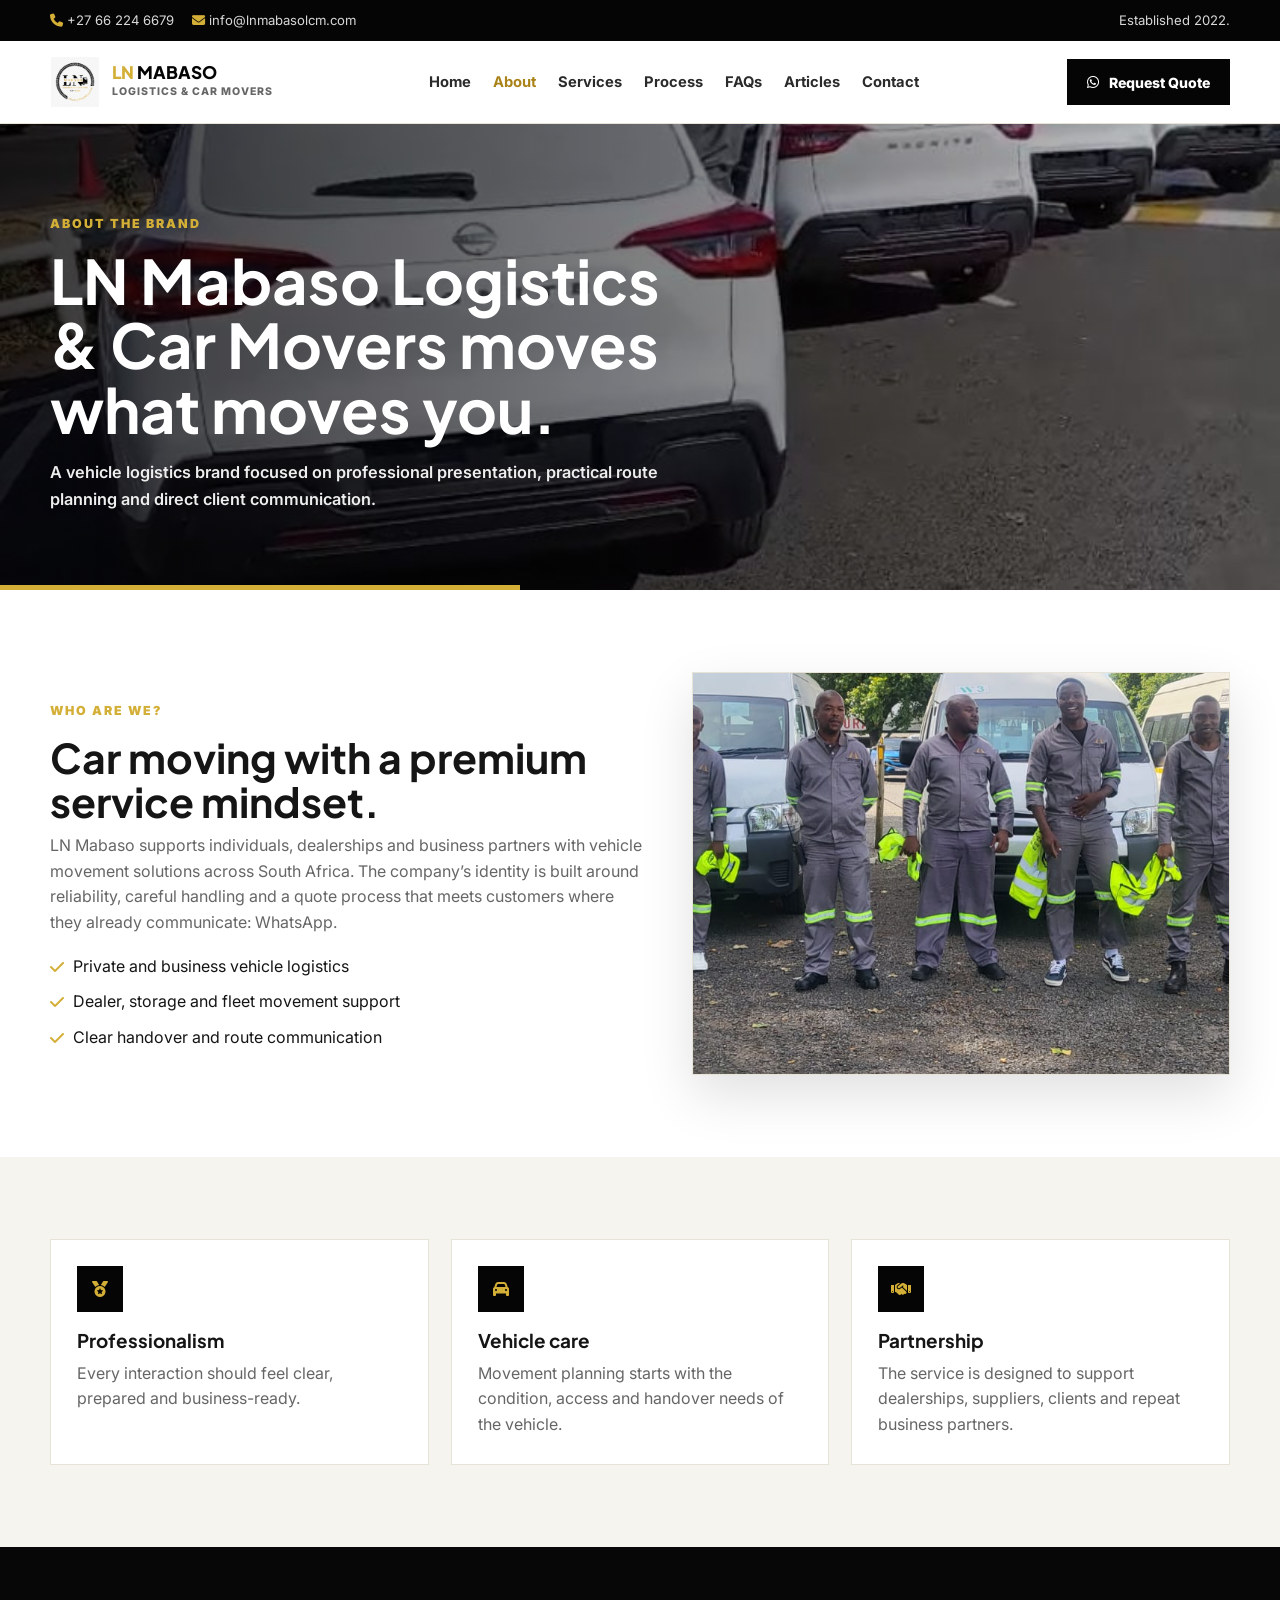
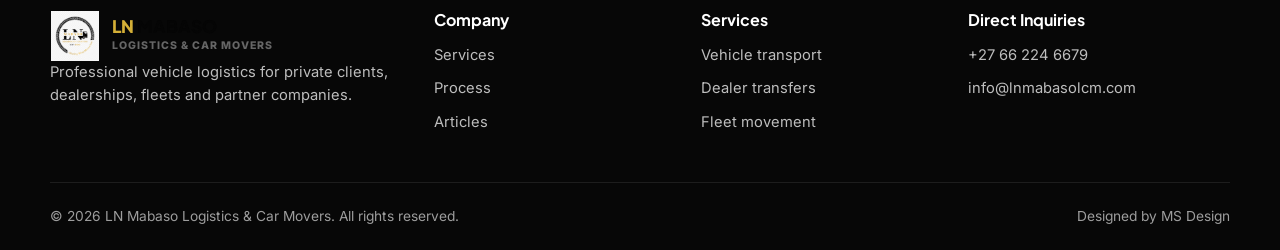
==== commit ec78742a: "4th" ====
--- a/about.html
+++ b/about.html
@@ -15,7 +15,7 @@
     <header class="site-header"><div class="container header-inner"><a class="brand" href="index.html"><img src="images/log1.png" alt="LN Mabaso logo"><span><span class="brand-name"><span class="gold">LN</span> Mabaso</span><span class="brand-sub">Logistics & Car Movers</span></span></a><nav><ul class="nav-menu" data-nav-menu><li><a class="nav-link" href="index.html">Home</a></li><li><a class="nav-link active" href="about.html">About</a></li><li><a class="nav-link" href="services.html">Services</a></li><li><a class="nav-link" href="process.html">Process</a></li><li><a class="nav-link" href="resources.html">FAQs</a></li><li><a class="nav-link" href="articles.html">Articles</a></li><li><a class="nav-link" href="contacts.html">Contact</a></li></ul></nav><a class="btn btn-dark header-cta" href="quote.html"><i class="fa-brands fa-whatsapp"></i> Request Quote</a><button class="mobile-toggle" type="button" aria-label="Open menu" data-nav-toggle><i class="fa-solid fa-bars"></i></button></div></header>
     <main>
         <section class="page-hero"><div class="container"><span class="eyebrow">About the brand</span><h1>LN Mabaso Logistics & Car Movers moves what moves you.</h1><p>A vehicle logistics brand focused on professional presentation, practical route planning and direct client communication.</p></div></section>
-        <section class="section"><div class="container split-grid"><div><span class="eyebrow">Who we are</span><h2>Car moving with a premium service mindset.</h2><p class="muted">LN Mabaso supports individuals, dealerships and business partners with vehicle movement solutions across South Africa. The company’s identity is built around reliability, careful handling and a quote process that meets customers where they already communicate: WhatsApp.</p><ul class="check-list"><li><i class="fa-solid fa-check"></i> Private and business vehicle logistics</li><li><i class="fa-solid fa-check"></i> Dealer, storage and fleet movement support</li><li><i class="fa-solid fa-check"></i> Clear handover and route communication</li></ul></div><div class="visual-frame"><img src="images/team1.jpg" alt="LN Mabaso team member"></div></div></section>
+        <section class="section"><div class="container split-grid"><div><span class="eyebrow">Who are we?</span><h2>Car moving with a premium service mindset.</h2><p class="muted">LN Mabaso supports individuals, dealerships and business partners with vehicle movement solutions across South Africa. The company’s identity is built around reliability, careful handling and a quote process that meets customers where they already communicate: WhatsApp.</p><ul class="check-list"><li><i class="fa-solid fa-check"></i> Private and business vehicle logistics</li><li><i class="fa-solid fa-check"></i> Dealer, storage and fleet movement support</li><li><i class="fa-solid fa-check"></i> Clear handover and route communication</li></ul></div><div class="visual-frame"><img src="images/team1.jpg" alt="LN Mabaso team member"></div></div></section>
         <section class="section section-soft"><div class="container grid-3"><div class="card"><span class="icon-box"><i class="fa-solid fa-medal"></i></span><h3>Professionalism</h3><p>Every interaction should feel clear, prepared and business-ready.</p></div><div class="card"><span class="icon-box"><i class="fa-solid fa-car"></i></span><h3>Vehicle care</h3><p>Movement planning starts with the condition, access and handover needs of the vehicle.</p></div><div class="card"><span class="icon-box"><i class="fa-solid fa-handshake"></i></span><h3>Partnership</h3><p>The service is designed to support dealerships, suppliers, clients and repeat business partners.</p></div></div></section>
     </main>
     <footer class="site-footer"><div class="container footer-grid"><div><a class="brand" href="index.html"><img src="images/log1.png" alt="LN Mabaso logo"><span><span class="brand-name"><span class="gold">LN</span> Mabaso</span><span class="brand-sub">Logistics & Car Movers</span></span></a><p>Professional vehicle logistics for private clients, dealerships, fleets and partner companies.</p></div><div><h3>Company</h3><ul><li><a href="services.html">Services</a></li><li><a href="process.html">Process</a></li><li><a href="articles.html">Articles</a></li></ul></div><div><h3>Services</h3><ul><li>Vehicle transport</li><li>Dealer transfers</li><li>Fleet movement</li></ul></div><div><h3>Direct Inquiries</h3><ul><li><a href="tel:+27662246679">+27 66 224 6679</a></li><li><a href="mailto:info@lnmabasolcm.com">info@lnmabasolcm.com</a></li></ul></div></div><div class="container footer-bottom"><p>&copy; 2026 LN Mabaso Logistics & Car Movers. All rights reserved.</p><p>Designed by MS Design</p></div></footer>
--- a/style.css
+++ b/style.css
@@ -838,12 +838,110 @@
 }
 
 .map-box {
+    background: var(--black);
+    color: var(--white);
+    display: grid;
+    gap: 28px;
+    min-height: 420px;
+    overflow: hidden;
+    padding: 34px;
+    position: relative;
+}
+
+.map-box::before {
     background:
-        linear-gradient(rgba(0, 0, 0, 0.52), rgba(0, 0, 0, 0.62)),
+        linear-gradient(rgba(0, 0, 0, 0.72), rgba(0, 0, 0, 0.82)),
         url("images/storage to dealer.jpeg") center / cover no-repeat;
-    color: var(--white);
-    min-height: 420px;
-    padding: 34px;
+    content: "";
+    inset: 0;
+    opacity: 0.42;
+    position: absolute;
+}
+
+.map-copy,
+.location-map {
+    position: relative;
+    z-index: 1;
+}
+
+.map-copy p {
+    color: #e5e5e5;
+    margin-top: 12px;
+}
+
+.location-map {
+    aspect-ratio: 1.22 / 1;
+    background:
+        radial-gradient(circle at 58% 38%, rgba(212, 175, 55, 0.18), transparent 28%),
+        linear-gradient(145deg, rgba(255, 255, 255, 0.14), rgba(255, 255, 255, 0.04));
+    border: 1px solid rgba(255, 255, 255, 0.22);
+    min-height: 270px;
+}
+
+.location-map::before {
+    background: rgba(246, 244, 239, 0.9);
+    clip-path: polygon(39% 6%, 57% 10%, 69% 22%, 78% 37%, 75% 52%, 86% 64%, 69% 78%, 58% 95%, 42% 87%, 30% 74%, 18% 62%, 23% 42%, 16% 26%, 28% 14%);
+    content: "";
+    inset: 28px 44px;
+    opacity: 0.92;
+    position: absolute;
+}
+
+.map-route {
+    background: rgba(212, 175, 55, 0.8);
+    height: 2px;
+    left: 34%;
+    position: absolute;
+    top: 46%;
+    transform-origin: left center;
+    z-index: 2;
+}
+
+.route-jhb-dbn {
+    transform: rotate(30deg);
+    width: 27%;
+}
+
+.route-dbn-cpt {
+    left: 56%;
+    top: 57%;
+    transform: rotate(138deg);
+    width: 39%;
+}
+
+.map-marker {
+    align-items: center;
+    color: var(--black);
+    display: flex;
+    flex-direction: column;
+    font-size: 0.72rem;
+    font-weight: 900;
+    gap: 2px;
+    position: absolute;
+    text-transform: uppercase;
+    transform: translate(-50%, -100%);
+    z-index: 3;
+}
+
+.map-marker i {
+    color: var(--gold);
+    filter: drop-shadow(0 6px 12px rgba(0, 0, 0, 0.28));
+    font-size: 2rem;
+}
+
+.marker-jhb {
+    left: 48%;
+    top: 46%;
+}
+
+.marker-dbn {
+    left: 67%;
+    top: 60%;
+}
+
+.marker-cpt {
+    left: 39%;
+    top: 82%;
 }
 
 .contact-method {
@@ -864,6 +962,27 @@
 }
 
 .contact-method i {
+    color: var(--gold);
+}
+
+.branch-list {
+    border-top: 1px solid rgba(255, 255, 255, 0.16);
+    display: grid;
+    gap: 8px;
+    margin-top: 24px;
+    padding-top: 22px;
+}
+
+.branch-list h3 {
+    color: var(--white);
+}
+
+.branch-list p {
+    font-size: 0.9rem;
+    margin-top: 0;
+}
+
+.branch-list strong {
     color: var(--gold);
 }
 
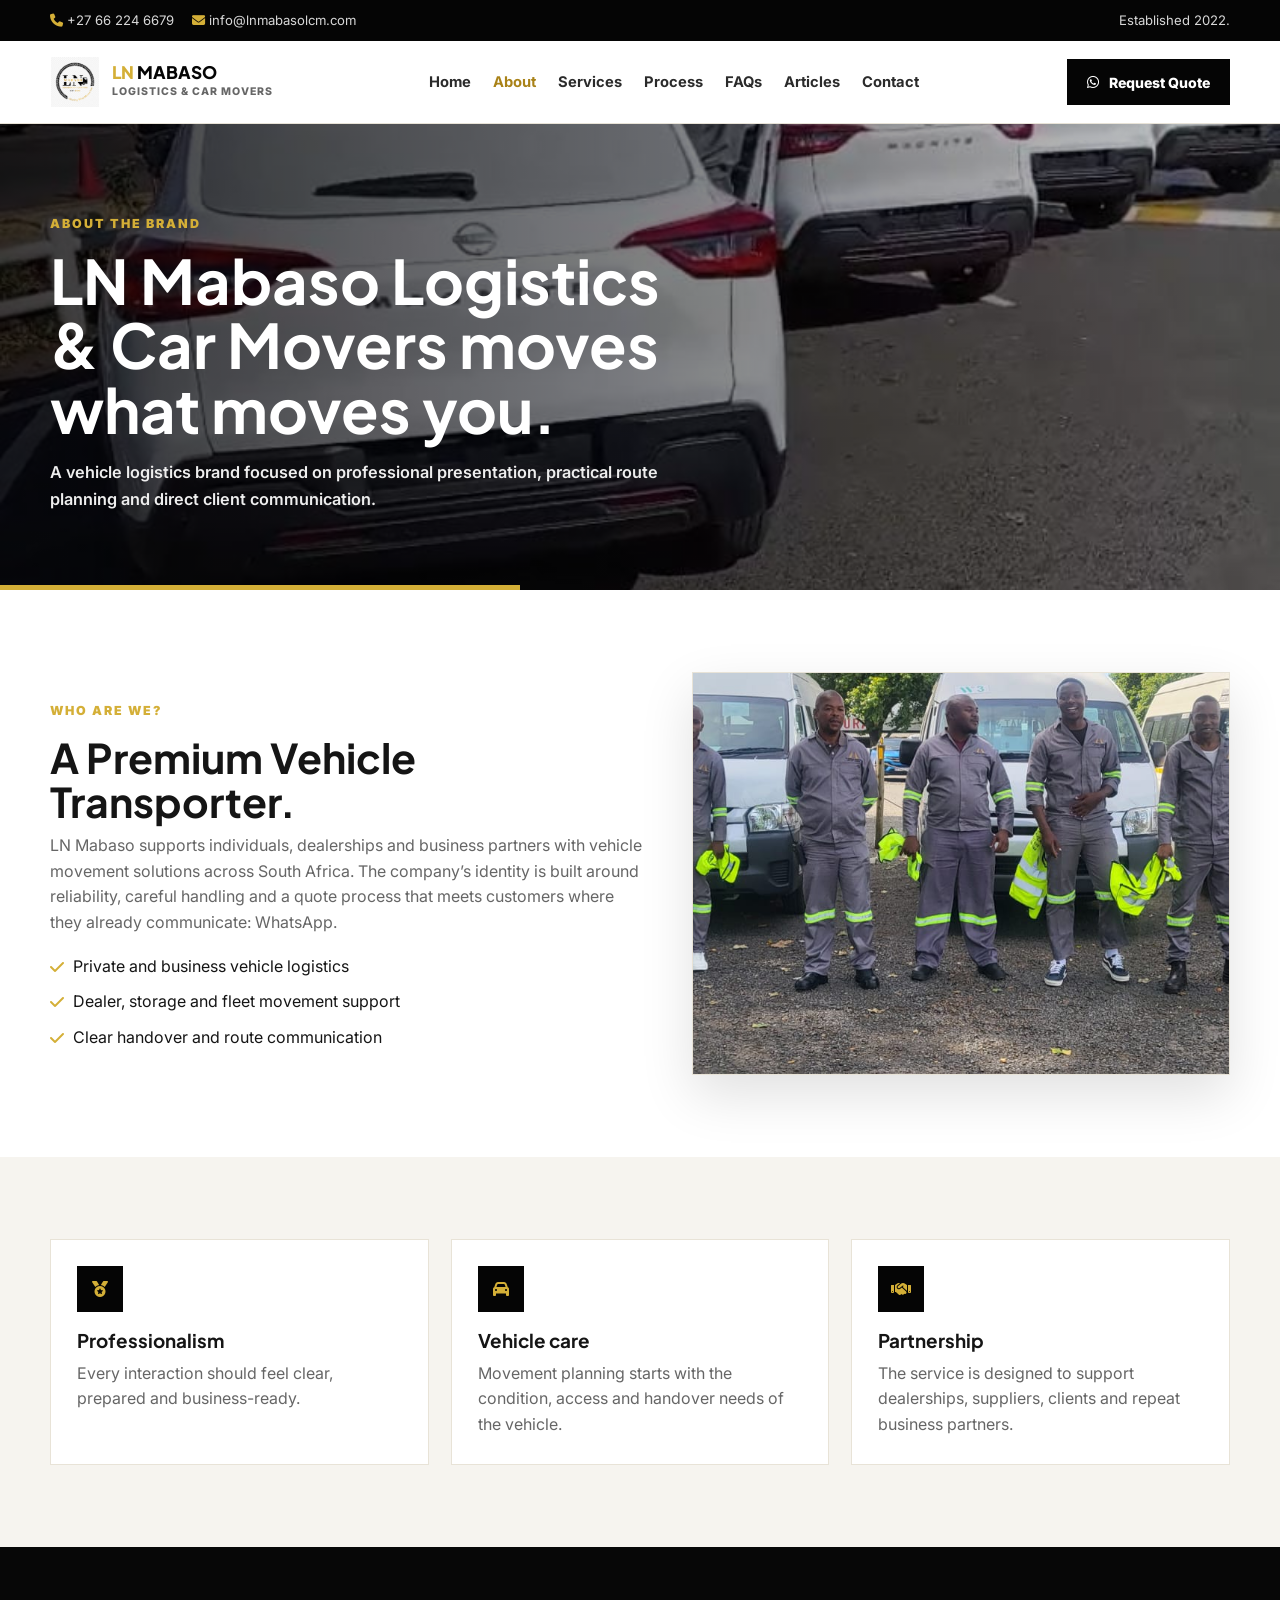
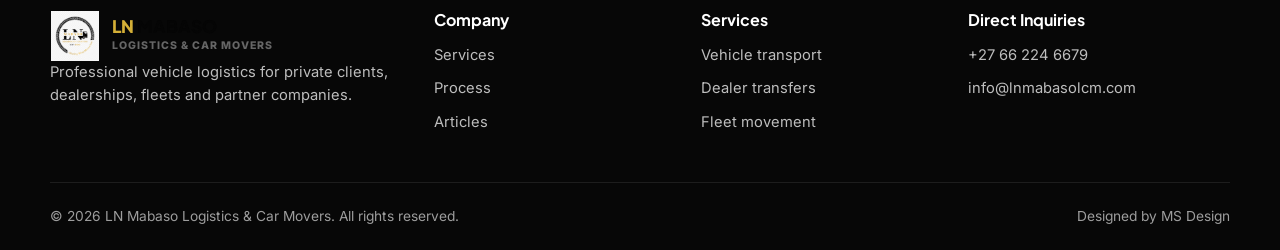
==== commit 46f66467: "editing pages" ====
--- a/about.html
+++ b/about.html
@@ -15,7 +15,7 @@
     <header class="site-header"><div class="container header-inner"><a class="brand" href="index.html"><img src="images/log1.png" alt="LN Mabaso logo"><span><span class="brand-name"><span class="gold">LN</span> Mabaso</span><span class="brand-sub">Logistics & Car Movers</span></span></a><nav><ul class="nav-menu" data-nav-menu><li><a class="nav-link" href="index.html">Home</a></li><li><a class="nav-link active" href="about.html">About</a></li><li><a class="nav-link" href="services.html">Services</a></li><li><a class="nav-link" href="process.html">Process</a></li><li><a class="nav-link" href="resources.html">FAQs</a></li><li><a class="nav-link" href="articles.html">Articles</a></li><li><a class="nav-link" href="contacts.html">Contact</a></li></ul></nav><a class="btn btn-dark header-cta" href="quote.html"><i class="fa-brands fa-whatsapp"></i> Request Quote</a><button class="mobile-toggle" type="button" aria-label="Open menu" data-nav-toggle><i class="fa-solid fa-bars"></i></button></div></header>
     <main>
         <section class="page-hero"><div class="container"><span class="eyebrow">About the brand</span><h1>LN Mabaso Logistics & Car Movers moves what moves you.</h1><p>A vehicle logistics brand focused on professional presentation, practical route planning and direct client communication.</p></div></section>
-        <section class="section"><div class="container split-grid"><div><span class="eyebrow">Who are we?</span><h2>Car moving with a premium service mindset.</h2><p class="muted">LN Mabaso supports individuals, dealerships and business partners with vehicle movement solutions across South Africa. The company’s identity is built around reliability, careful handling and a quote process that meets customers where they already communicate: WhatsApp.</p><ul class="check-list"><li><i class="fa-solid fa-check"></i> Private and business vehicle logistics</li><li><i class="fa-solid fa-check"></i> Dealer, storage and fleet movement support</li><li><i class="fa-solid fa-check"></i> Clear handover and route communication</li></ul></div><div class="visual-frame"><img src="images/team1.jpg" alt="LN Mabaso team member"></div></div></section>
+        <section class="section"><div class="container split-grid"><div><span class="eyebrow">Who are we?</span><h2>A Premium Vehicle Transporter.</h2><p class="muted">LN Mabaso supports individuals, dealerships and business partners with vehicle movement solutions across South Africa. The company’s identity is built around reliability, careful handling and a quote process that meets customers where they already communicate: WhatsApp.</p><ul class="check-list"><li><i class="fa-solid fa-check"></i> Private and business vehicle logistics</li><li><i class="fa-solid fa-check"></i> Dealer, storage and fleet movement support</li><li><i class="fa-solid fa-check"></i> Clear handover and route communication</li></ul></div><div class="visual-frame"><img src="images/team1.jpg" alt="LN Mabaso team member"></div></div></section>
         <section class="section section-soft"><div class="container grid-3"><div class="card"><span class="icon-box"><i class="fa-solid fa-medal"></i></span><h3>Professionalism</h3><p>Every interaction should feel clear, prepared and business-ready.</p></div><div class="card"><span class="icon-box"><i class="fa-solid fa-car"></i></span><h3>Vehicle care</h3><p>Movement planning starts with the condition, access and handover needs of the vehicle.</p></div><div class="card"><span class="icon-box"><i class="fa-solid fa-handshake"></i></span><h3>Partnership</h3><p>The service is designed to support dealerships, suppliers, clients and repeat business partners.</p></div></div></section>
     </main>
     <footer class="site-footer"><div class="container footer-grid"><div><a class="brand" href="index.html"><img src="images/log1.png" alt="LN Mabaso logo"><span><span class="brand-name"><span class="gold">LN</span> Mabaso</span><span class="brand-sub">Logistics & Car Movers</span></span></a><p>Professional vehicle logistics for private clients, dealerships, fleets and partner companies.</p></div><div><h3>Company</h3><ul><li><a href="services.html">Services</a></li><li><a href="process.html">Process</a></li><li><a href="articles.html">Articles</a></li></ul></div><div><h3>Services</h3><ul><li>Vehicle transport</li><li>Dealer transfers</li><li>Fleet movement</li></ul></div><div><h3>Direct Inquiries</h3><ul><li><a href="tel:+27662246679">+27 66 224 6679</a></li><li><a href="mailto:info@lnmabasolcm.com">info@lnmabasolcm.com</a></li></ul></div></div><div class="container footer-bottom"><p>&copy; 2026 LN Mabaso Logistics & Car Movers. All rights reserved.</p><p>Designed by MS Design</p></div></footer>
--- a/style.css
+++ b/style.css
@@ -651,6 +651,38 @@
     width: 100%;
 }
 
+.article-icon {
+    align-items: center;
+    background:
+        linear-gradient(135deg, rgba(5, 5, 5, 0.96), rgba(5, 5, 5, 0.84)),
+        var(--black);
+    color: var(--gold);
+    display: flex;
+    font-size: 2.35rem;
+    height: 150px;
+    justify-content: center;
+    position: relative;
+}
+
+.article-icon::after {
+    background: var(--gold);
+    bottom: 0;
+    content: "";
+    height: 4px;
+    left: 0;
+    position: absolute;
+    right: 0;
+}
+
+.article-icon i {
+    align-items: center;
+    border: 1px solid rgba(212, 175, 55, 0.42);
+    display: inline-flex;
+    height: 72px;
+    justify-content: center;
+    width: 72px;
+}
+
 .service-card-content,
 .article-card-content {
     padding: 24px 24px 26px;
@@ -782,6 +814,223 @@
     font-weight: 800;
     line-height: 1;
     margin-bottom: 12px;
+}
+
+.process-flow-grid {
+    display: grid;
+    gap: 24px;
+    grid-template-columns: repeat(2, 1fr);
+}
+
+.process-flow-card {
+    background: var(--white);
+    border: 1px solid var(--line);
+    box-shadow: 0 18px 42px rgba(0, 0, 0, 0.07);
+    display: grid;
+    gap: 18px;
+    overflow: hidden;
+    padding: 30px;
+    position: relative;
+}
+
+.process-flow-card::before {
+    background: var(--gold);
+    content: "";
+    height: 4px;
+    left: 0;
+    position: absolute;
+    right: 0;
+    top: 0;
+}
+
+.process-flow-card h3 {
+    align-items: center;
+    display: flex;
+    gap: 12px;
+    margin: 0;
+}
+
+.process-flow-card .icon-box {
+    margin-bottom: 0;
+}
+
+.process-steps {
+    counter-reset: process-step;
+    display: grid;
+    gap: 12px;
+    list-style: none;
+}
+
+.process-steps li {
+    align-items: flex-start;
+    color: var(--muted);
+    counter-increment: process-step;
+    display: grid;
+    font-weight: 600;
+    gap: 12px;
+    grid-template-columns: 34px 1fr;
+    line-height: 1.55;
+}
+
+.process-steps li::before {
+    align-items: center;
+    background: var(--soft);
+    border: 1px solid var(--line);
+    color: var(--gold-dark);
+    content: counter(process-step, decimal-leading-zero);
+    display: inline-flex;
+    font-family: var(--font-heading);
+    font-size: 0.72rem;
+    font-weight: 800;
+    height: 34px;
+    justify-content: center;
+    line-height: 1;
+    width: 34px;
+}
+
+.process-workflow-section {
+    background:
+        linear-gradient(rgba(246, 244, 239, 0.97), rgba(246, 244, 239, 0.97)),
+        url("images/truck.jpeg") center / cover no-repeat;
+}
+
+.workflow-board {
+    display: grid;
+    gap: 18px;
+}
+
+.workflow-panel {
+    background: var(--white);
+    border: 1px solid var(--line);
+    box-shadow: 0 18px 45px rgba(0, 0, 0, 0.08);
+    display: grid;
+    grid-template-columns: 290px 1fr;
+    overflow: hidden;
+}
+
+.workflow-title {
+    background:
+        linear-gradient(145deg, rgba(5, 5, 5, 0.96), rgba(5, 5, 5, 0.86)),
+        url("images/fleet.jpeg") center / cover no-repeat;
+    color: var(--white);
+    min-height: 260px;
+    padding: 32px 28px;
+    position: relative;
+}
+
+.workflow-panel:nth-child(1) .workflow-title {
+    background:
+        linear-gradient(145deg, rgba(5, 5, 5, 0.96), rgba(5, 5, 5, 0.82)),
+        url("images/drivin.jpeg") center / cover no-repeat;
+}
+
+.workflow-panel:nth-child(2) .workflow-title {
+    background:
+        linear-gradient(145deg, rgba(5, 5, 5, 0.96), rgba(5, 5, 5, 0.82)),
+        url("images/carrier.png") center / cover no-repeat;
+}
+
+.workflow-panel:nth-child(3) .workflow-title {
+    background:
+        linear-gradient(145deg, rgba(5, 5, 5, 0.96), rgba(5, 5, 5, 0.82)),
+        url("images/truck.jpeg") center / cover no-repeat;
+}
+
+.workflow-panel:nth-child(4) .workflow-title {
+    background:
+        linear-gradient(145deg, rgba(5, 5, 5, 0.96), rgba(5, 5, 5, 0.82)),
+        url("images/flatbed.jpeg") center / cover no-repeat;
+}
+
+.workflow-title::after {
+    background: var(--gold);
+    bottom: 0;
+    content: "";
+    height: 5px;
+    left: 0;
+    position: absolute;
+    right: 0;
+}
+
+.workflow-title i {
+    align-items: center;
+    background: var(--gold);
+    color: var(--black);
+    display: inline-flex;
+    font-size: 1.25rem;
+    height: 48px;
+    justify-content: center;
+    margin-bottom: 24px;
+    width: 48px;
+}
+
+.workflow-title h3 {
+    font-size: 1.45rem;
+    max-width: 210px;
+}
+
+.workflow-title p {
+    color: #d8d8d8;
+    font-size: 0.92rem;
+    font-weight: 600;
+    margin-top: 12px;
+}
+
+.workflow-count {
+    color: rgba(212, 175, 55, 0.18);
+    font-family: var(--font-heading);
+    font-size: 5rem;
+    font-weight: 800;
+    line-height: 1;
+    position: absolute;
+    right: 20px;
+    top: 22px;
+}
+
+.workflow-steps {
+    counter-reset: workflow-step;
+    display: grid;
+    list-style: none;
+    padding: 22px 30px;
+}
+
+.workflow-steps li {
+    border-bottom: 1px solid var(--line);
+    color: var(--muted);
+    counter-increment: workflow-step;
+    display: grid;
+    gap: 5px;
+    grid-template-columns: 130px 1fr;
+    padding: 16px 0 16px 54px;
+    position: relative;
+}
+
+.workflow-steps li:last-child {
+    border-bottom: 0;
+}
+
+.workflow-steps li::before {
+    align-items: center;
+    background: var(--black);
+    color: var(--gold);
+    content: counter(workflow-step, decimal-leading-zero);
+    display: inline-flex;
+    font-family: var(--font-heading);
+    font-size: 0.76rem;
+    font-weight: 800;
+    height: 34px;
+    justify-content: center;
+    left: 0;
+    position: absolute;
+    top: 17px;
+    width: 34px;
+}
+
+.workflow-steps span {
+    color: var(--black);
+    font-family: var(--font-heading);
+    font-size: 0.92rem;
+    font-weight: 800;
 }
 
 .quote-layout {
@@ -1076,6 +1325,7 @@
     .hero-grid,
     .split-grid,
     .about-red-dot,
+    .workflow-panel,
     .quote-band-grid,
     .quote-layout,
     .contact-grid {
@@ -1086,6 +1336,7 @@
     .grid-3,
     .article-grid,
     .benefit-strip,
+    .process-flow-grid,
     .rd-service-grid,
     .rd-process-grid,
     .client-strip,
@@ -1169,6 +1420,7 @@
     .grid-3,
     .article-grid,
     .benefit-strip,
+    .process-flow-grid,
     .rd-service-grid,
     .rd-process-grid,
     .client-strip,
@@ -1184,4 +1436,22 @@
         align-items: flex-start;
         flex-direction: column;
     }
-}
+
+    .process-flow-card {
+        padding: 24px 20px;
+    }
+
+    .workflow-title {
+        min-height: auto;
+        padding: 28px 24px;
+    }
+
+    .workflow-steps {
+        padding: 18px 20px;
+    }
+
+    .workflow-steps li {
+        grid-template-columns: 1fr;
+        padding-left: 48px;
+    }
+}
